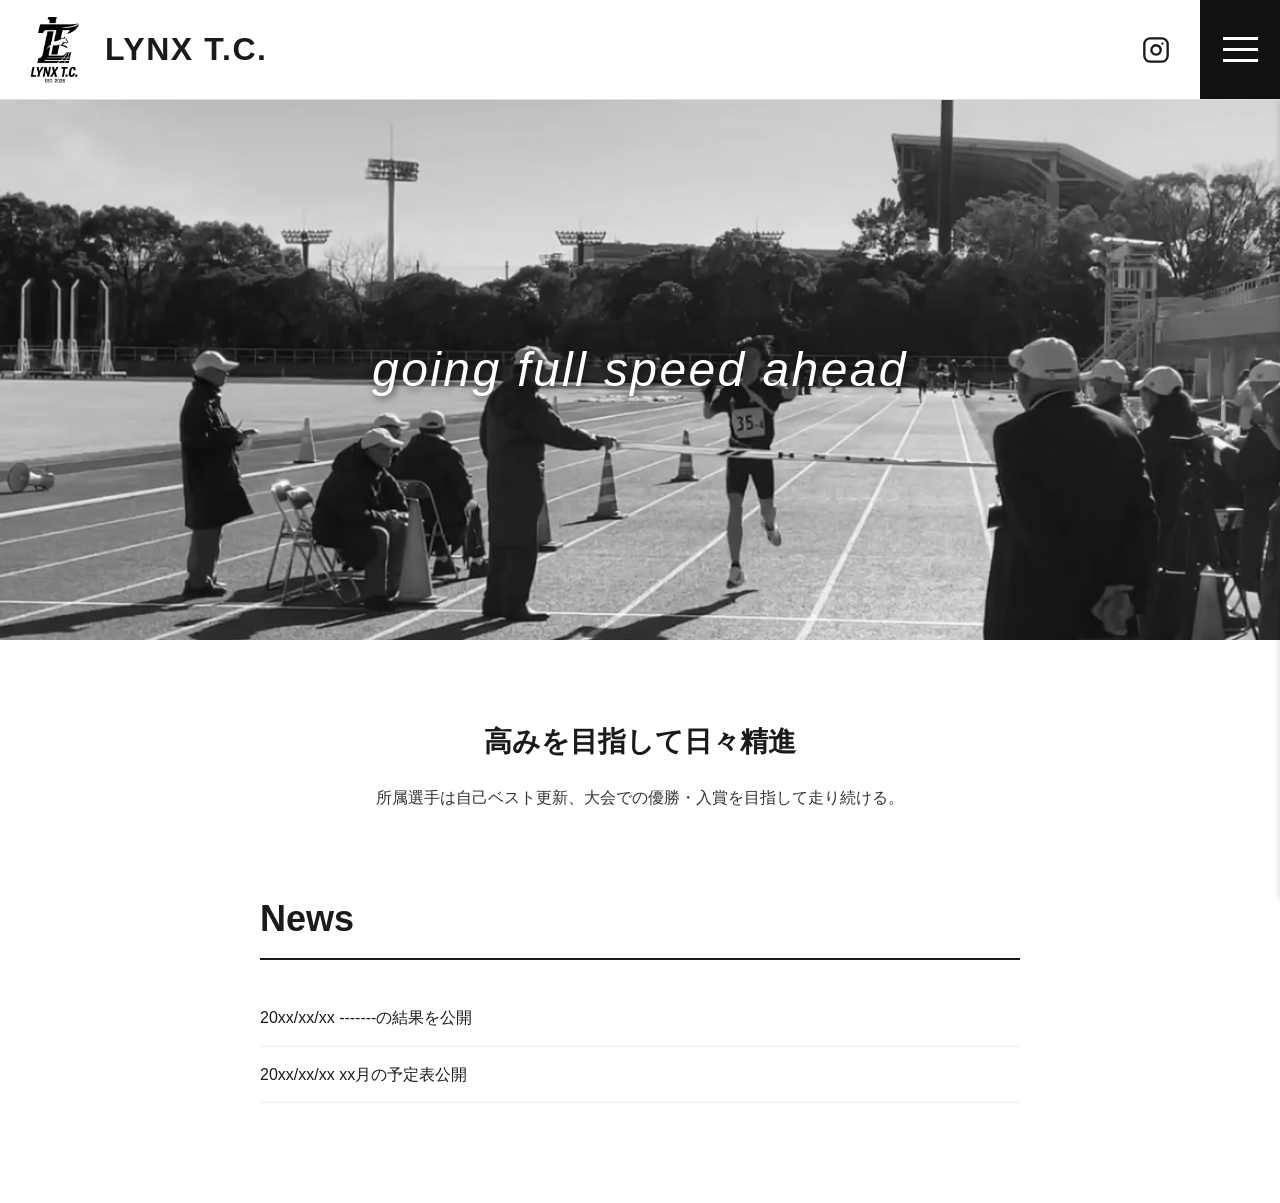
==== index.html @ ad34ec64 "Add files via upload" ====
<!DOCTYPE html>
<html lang="ja">
<head>
    <meta charset="UTF-8">
    <meta name="viewport" content="width=1000">
    <title>LYNX T.C.</title>
    <link rel="stylesheet" href="style.css">
</head>
<body>

    <header class="header">
        <div class="header-left">
            <a href="index.html" class="logo-link">
                <img src="image0.jpeg" alt="LYNX T.C. Logo" class="logo-img">
                <div class="logo-text">
                    <span class="logo-main">LYNX T.C.</span>
                </div>
            </a>
        </div>
        
        <div class="header-right">
            <a href="https://www.instagram.com/lynx_tf2026/" target="_blank" class="insta-link">
                <svg viewBox="0 0 24 24" width="28" height="28" stroke="currentColor" stroke-width="2" fill="none" stroke-linecap="round" stroke-linejoin="round">
                    <rect x="2" y="2" width="20" height="20" rx="5" ry="5"></rect>
                    <path d="M16 11.37A4 4 0 1 1 12.63 8 4 4 0 0 1 16 11.37z"></path>
                    <line x1="17.5" y1="6.5" x2="17.51" y2="6.5"></line>
                </svg>
            </a>
            
            <button class="hamburger" id="hamburger-btn">
                <span></span>
                <span></span>
                <span></span>
            </button>
        </div>
    </header>

    <nav class="side-menu" id="side-menu">
        <ul>
            <li><a href="results.html">試合結果</a></li>
            <li><a href="records.html">LYNX記録</a></li>
            <li><a href="members.html">所属選手</a></li>
            <li><a href="#schedule">年間予定</a></li>
            <li><a href="contact.html">お問い合わせ</a></li>
        </ul>
    </nav>

    <main>
        <div class="hero">
            <h1>going full speed ahead</h1>
        </div>

        <div class="vision">
            <h2>高みを目指して日々精進</h2>
            <p>所属選手は自己ベスト更新、大会での優勝・入賞を目指して走り続ける。</p>
        </div>

        <div class="news">
            <h2>News</h2>
            <ul>
                <li>20xx/xx/xx -------の結果を公開</li>
                <li>20xx/xx/xx xx月の予定表公開</li>
            </ul>
        </div>
    </main>

    <script>
        const btn = document.getElementById('hamburger-btn');
        const menu = document.getElementById('side-menu');

        btn.addEventListener('click', function() {
            menu.classList.toggle('active');
            btn.classList.toggle('active');
        });
    </script>
</body>
</html>
---- style.css ----
@charset "UTF-8";

/* 基本リセット */
* {
    box-sizing: border-box;
    margin: 0;
    padding: 0;
}
body {
    font-family: "Helvetica Neue", Arial, "Hiragino Kaku Gothic ProN", "Hiragino Sans", Meiryo, sans-serif;
    color: #1a1a1a;
    line-height: 1.6;
    padding-top: 100px; /* ヘッダーの高さに合わせて調整（少し大きくしました） */
}
a {
    text-decoration: none;
    color: inherit;
}
ul {
    list-style: none;
}

/* ヘッダー */
.header {
    position: fixed;
    top: 0;
    left: 0;
    width: 100%;
    height: 100px; /* ヘッダーの高さを大きくしました (以前は80px) */
    background-color: #fff;
    border-bottom: 1px solid #e0e0e0;
    display: flex;
    justify-content: space-between;
    align-items: center;
    z-index: 1000;
}

.header-left {
    padding-left: 20px;
}
.logo-link {
    display: flex;
    align-items: center;
    gap: 15px;
}
.logo-img {
    height: 70px; /* ロゴ画像の高さを大きくしました (以前は50px) */
    width: auto;
}
.logo-main {
    font-size: 32px; /* LYNX T.C.の文字を大きくしました (以前は24px) */
    font-weight: bold;
    letter-spacing: 0.05em;
}

.header-right {
    display: flex;
    align-items: center;
    height: 100%;
}
.insta-link {
    margin-right: 30px;
    color: #1a1a1a;
    transition: opacity 0.3s;
    display: flex;
    align-items: center;
}
.insta-link:hover {
    opacity: 0.6;
}

/* 3本線ボタン（黒背景に変更） */
.hamburger {
    width: 80px;
    height: 100%;
    background-color: #111; /* 黒色 */
    border: none;
    border: none;
    cursor: pointer;
    display: flex;
    flex-direction: column;
    justify-content: center;
    align-items: center;
    gap: 8px;
    padding: 0;
    z-index: 1001; /* メニューより上に */
}
.hamburger span {
    display: block;
    width: 35px;
    height: 3px;
    background-color: #fff;
    transition: all 0.3s;
}

/* メニューを開いたときの×印アニメーション */
.hamburger.active span:nth-of-type(1) {
    transform: translateY(11px) rotate(45deg);
}
.hamburger.active span:nth-of-type(2) {
    opacity: 0;
}
.hamburger.active span:nth-of-type(3) {
    transform: translateY(-11px) rotate(-45deg);
}

/* スライドメニュー */
.side-menu {
    position: fixed;
    top: 100px; /* ヘッダーの高さに合わせて調整 */
    right: -300px; /* 初期状態は画面外 */
    width: 300px;
    height: calc(100vh - 100px);
    background-color: #f4f4f4;
    box-shadow: -2px 0 5px rgba(0,0,0,0.1);
    transition: right 0.3s ease;
    z-index: 999;
    padding: 20px 0;
}
.side-menu.active {
    right: 0; /* クラスが付与されたらスライドイン */
}
.side-menu ul li a {
    display: block;
    padding: 15px 30px;
    font-size: 16px;
    font-weight: bold;
    border-bottom: 1px solid #ddd;
    transition: background 0.3s;
}
.side-menu ul li a:hover {
    background-color: #e0e0e0;
}

/* トップ画像エリア */
.hero {
    height: 60vh;
    background-image: url('image1.jpeg'); /* アップロードされた画像 */
    background-size: cover;
    background-position: center;
    display: flex;
    justify-content: center;
    align-items: center;
}
.hero h1 {
    color: #fff;
    font-size: 3rem;
    font-weight: normal;
    font-style: italic;
    letter-spacing: 0.05em;
    text-shadow: 2px 2px 8px rgba(0, 0, 0, 0.7); /* 文字を読みやすくする影 */
}

/* ビジョンエリア */
.vision {
    text-align: center;
    padding: 80px 20px;
}
.vision h2 {
    font-size: 28px;
    margin-bottom: 20px;
}
.vision p {
    font-size: 16px;
    color: #333;
}

/* ニュースエリア */
.news {
    max-width: 800px;
    margin: 0 auto;
    padding: 0 20px 100px;
}
.news h2 {
    font-size: 36px;
    border-bottom: 2px solid #1a1a1a;
    padding-bottom: 10px;
    margin-bottom: 30px;
}
.news ul li {
    font-size: 16px;
    padding: 15px 0;
    border-bottom: 1px solid #eee;
}

/* =========================================
   試合結果ページ (results.html) 専用スタイル
========================================= */
.results-page {
    padding: 40px 20px 100px;
    max-width: 1000px;
    margin: 0 auto;
    display: flex;
    gap: 30px;
    align-items: flex-start;
}

/* サイドバー（左側） */
.sidebar {
    width: 240px;
    flex-shrink: 0;
    background-color: #f4f4f4; /* 薄いグレーの背景 */
}
.sidebar h3 {
    background-color: #111; /* ★青緑から黒に変更 */
    color: #fff;
    padding: 12px 15px;
    font-size: 16px;
    margin: 0;
}
.year-list {
    list-style: none;
    padding: 0;
    margin: 0;
}
.year-list li {
    border-bottom: 1px dotted #aaa;
}
.year-list li:last-child {
    border-bottom: none;
}
.year-list a {
    display: block;
    padding: 12px 15px 12px 30px;
    color: #333;
    text-decoration: none;
    position: relative;
    font-size: 14px;
    transition: background-color 0.2s;
}
.year-list a::before {
    content: '●'; 
    color: #111; /* ★青から黒に変更 */
    position: absolute;
    left: 12px;
    font-size: 10px;
    top: 50%;
    transform: translateY(-50%);
}
.year-list a:hover {
    background-color: #e9e9e9;
}

/* メインコンテンツ（右側） */
.results-content {
    flex-grow: 1;
}

/* 大見出し（R8年度大会結果など） */
.year-title {
    background-color: #111; /* ★濃い青から黒に変更 */
    color: #fff;
    padding: 10px 15px;
    font-size: 18px;
    margin: 0 0 25px 0;
    border: 2px solid #fff;
    outline: 2px solid #111; /* ★濃い青から黒に変更 */
}

/* 各大会のブロック */
.event-section {
    margin-bottom: 50px;
}

/* 大会名 */
.event-title {
    background-color: #f0f0f0;
    border-top: 2px solid #111; /* ★濃い青から黒に変更 */
    border-bottom: 2px solid #111; /* ★濃い青から黒に変更 */
    padding: 8px 10px;
    font-size: 16px;
    font-weight: bold;
    margin-bottom: 15px;
    color: #333;
}

/* 結果テキスト部分 */
.event-details {
    padding: 0 10px;
    color: #333;
    font-size: 15px;
}
.category-result {
    margin-bottom: 10px;
}

/* 選手・タイムのリストをきれいに縦揃えする */
.runner-list {
    list-style: none;
    padding: 0;
    margin: 0;
}
.runner-list li {
    display: flex;
    gap: 15px; /* 各項目の間隔 */
    margin-bottom: 4px;
}
.runner-list .leg {
    width: 100px; /* 区間・距離の幅 */
}
.runner-list .name {
    width: 80px;  /* 名前の幅 */
}
.runner-list .time {
    width: 50px;  /* タイムの幅 */
}
.runner-list .rank {
    width: 80px;  /* 順位の幅 */
}

/* スマホ閲覧時のレイアウト（縦並びにする） */
@media (max-width: 768px) {
    .results-page {
        flex-direction: column;
    }
    .sidebar {
        width: 100%;
    }
    .runner-list li {
        font-size: 14px;
        gap: 5px;
    }
    .runner-list .leg { width: 80px; }
    .runner-list .name { width: 70px; }
}

/* =========================================
   選手紹介ページ (members.html) 専用スタイル
========================================= */
.members-page {
    padding: 40px 20px 100px;
    max-width: 800px;
    margin: 0 auto;
}

.page-title {
    font-size: 28px;
    border-bottom: 2px solid #111;
    padding-bottom: 10px;
    margin-bottom: 40px;
}

/* 選手カード全体の余白設定 */
.member-card {
    margin-bottom: 50px;
}

/* 名前・役職・生年月日の行 */
.member-header {
    display: flex;
    align-items: baseline;
    gap: 15px;
    margin-bottom: 12px;
}
.member-name {
    font-size: 28px;
    font-weight: normal;
    letter-spacing: 0.1em; /* 文字の間に少し隙間を空ける */
}
.member-role {
    font-size: 16px;
    color: #555;
}
.member-birth {
    font-size: 18px;
    color: #333;
    font-family: Arial, sans-serif;
}

/* 黒いラベル（所属校など） */
.member-history {
    margin-bottom: 20px;
    display: flex;
    flex-wrap: wrap;
    gap: 5px;
}
.history-badge {
    background-color: #1a1a1a; /* ほぼ黒 */
    color: #fff;
    padding: 5px 12px;
    font-size: 14px;
    border-radius: 2px;
    display: inline-block;
}

/* 記録のリスト */
.member-records {
    font-family: Arial, sans-serif;
}
.record-line {
    font-size: 18px;
    margin-bottom: 8px;
    display: flex;
    align-items: baseline;
}
.record-line .event {
    width: 80px; /* 種目名の幅を固定して、タイムの開始位置を揃える */
    display: inline-block;
}
.record-line .time {
    display: inline-block;
}

/* スマホ閲覧時の微調整 */
@media (max-width: 768px) {
    .member-header {
        flex-wrap: wrap;
        gap: 10px;
    }
    .member-name { font-size: 24px; }
    .member-birth { font-size: 16px; }
}

/* =========================================
   歴代記録ポータルページ (records.html) 専用スタイル
========================================= */
.records-portal-page {
    padding: 40px 20px 100px;
    max-width: 800px;
    margin: 0 auto;
}

.portal-buttons {
    margin-top: 50px;
    display: flex;
    flex-direction: column;
    gap: 30px; /* ボタン同士の隙間 */
}

/* 大きな選択ボタン */
.portal-btn {
    display: block;
    position: relative;
    background-color: #111; /* 黒色 */
    color: #fff;
    text-align: center;
    padding: 50px 20px;
    font-size: 24px;
    font-weight: bold;
    letter-spacing: 0.1em;
    text-decoration: none;
    transition: background-color 0.3s;
}

.portal-btn:hover {
    background-color: #333; /* マウスを乗せたら少し明るい黒に */
}

/* 右下の矢印ボックス（東海大デザインのオマージュ） */
.portal-btn .arrow-box {
    position: absolute;
    bottom: 0;
    right: 0;
    background-color: #000; /* より濃い黒 */
    color: #fff;
    padding: 10px 20px;
    font-size: 16px;
    clip-path: polygon(20% 0, 100% 0, 100% 100%, 0% 100%); /* 左側を斜めにカット */
}

/* スマホ閲覧時の微調整 */
@media (max-width: 768px) {
    .portal-btn {
        padding: 40px 15px;
        font-size: 20px;
    }
}

/* =========================================
   お問い合わせページ (contact.html) 専用スタイル
========================================= */
.contact-page {
    padding: 40px 20px 100px;
    max-width: 800px;
    margin: 0 auto;
}

.contact-info {
    margin-top: 30px;
    line-height: 1.8;
}

.contact-method {
    background-color: #f9f9f9;
    border-left: 6px solid #111; /* 黒のアクセントライン */
    padding: 25px;
    margin-top: 30px;
    box-shadow: 0 2px 5px rgba(0,0,0,0.05);
}

.contact-method h3 {
    font-size: 20px;
    margin-bottom: 15px;
    color: #111;
    border-bottom: 1px dotted #ccc;
    padding-bottom: 5px;
}

/* メールアドレスのリンク装飾 */
.email-address a {
    font-size: 24px;
    font-weight: bold;
    color: #111;
    text-decoration: underline;
    word-break: break-all; /* スマホでメールアドレスがはみ出さないようにする */
    transition: color 0.3s;
}

.email-address a:hover {
    color: #666; /* マウスを乗せたら少し薄く */
}

/* 黒いボタン */
.btn-black {
    display: inline-block;
    background-color: #111;
    color: #fff;
    padding: 12px 30px;
    text-decoration: none;
    font-weight: bold;
    margin-top: 15px;
    transition: background-color 0.3s;
    border-radius: 2px;
}

.btn-black:hover {
    background-color: #444; /* マウスを乗せたら少し明るく */
}

/* スマホ閲覧時の微調整 */
@media (max-width: 768px) {
    .email-address a {
        font-size: 20px;
    }
}

/* =========================================
   歴代記録10傑ページ (records_top10.html) 専用スタイル
========================================= */
.top10-page {
    padding: 40px 20px 100px;
    max-width: 1000px;
    margin: 0 auto;
}

/* ページ上部の種目ジャンプメニュー */
.event-nav {
    display: flex;
    flex-wrap: wrap;
    gap: 10px;
    margin-bottom: 50px;
    padding: 0;
    list-style: none;
}
.event-nav a {
    display: inline-block;
    background-color: #f4f4f4;
    color: #111;
    padding: 8px 15px;
    font-size: 14px;
    font-weight: bold;
    border: 1px solid #ddd;
    border-radius: 4px;
    transition: all 0.2s;
}
.event-nav a:hover {
    background-color: #111;
    color: #fff;
}

/* 各種目の見出し */
.event-heading {
    font-size: 24px;
    background-color: #111;
    color: #fff;
    padding: 10px 15px;
    margin: 0 0 15px 0;
    border-left: 8px solid #666; /* 少しグレーをアクセントに */
}

/* テーブル設定 */
.table-scroll {
    overflow-x: auto; /* スマホで横スクロールできるようにする */
    margin-bottom: 60px;
}
.top10-table {
    width: 100%;
    min-width: 600px; /* テーブルが崩れない最低幅 */
    border-collapse: collapse;
}
.top10-table th {
    background-color: #f0f0f0;
    color: #111;
    font-weight: bold;
    padding: 12px 10px;
    text-align: left;
    border-bottom: 2px solid #111;
    white-space: nowrap;
}
.top10-table td {
    padding: 12px 10px;
    border-bottom: 1px solid #ddd;
    color: #333;
}
/* 1位〜3位の順位を少し目立たせる */
.top10-table tr:nth-child(1) td:first-child { font-weight: bold; color: #d4af37; } /* 金 */
.top10-table tr:nth-child(2) td:first-child { font-weight: bold; color: #9e9e9e; } /* 銀 */
.top10-table tr:nth-child(3) td:first-child { font-weight: bold; color: #c47644; } /* 銅 */

/* 列ごとの幅調整 */
.col-rank { width: 60px; }
.col-time { width: 120px; font-weight: bold; }
.col-name { width: 150px; }
.col-date { width: 120px; }
.col-meet { width: auto; }

/* =========================================
   駅伝記録ページ (records_ekiden.html) 専用スタイル
========================================= */
.ekiden-page {
    padding: 20px 20px 100px;
    max-width: 900px;
    margin: 0 auto;
}

/* 戻るリンク */
.back-link {
    display: inline-block;
    margin-bottom: 20px;
    color: #666;
    font-size: 14px;
    text-decoration: none;
    transition: color 0.2s;
}
.back-link:hover {
    color: #111;
    text-decoration: underline;
}

/* タイトル（青学記録風の左線＋下線デザイン） */
.ekiden-page-title {
    font-size: 24px;
    color: #111;
    border-left: 8px solid #111; /* 黒の太線 */
    padding: 5px 0 5px 15px;
    margin-bottom: 30px;
    border-bottom: 1px dotted #ccc;
    padding-bottom: 15px;
}

/* ＜総合結果＞などの小見出し */
.ekiden-section-title {
    font-size: 20px;
    font-weight: normal;
    color: #111;
    margin: 40px 0 15px 0;
    letter-spacing: 0.05em;
}

/* テーブル設定（中央揃え・黒ベース） */
.ekiden-record-table {
    width: 100%;
    min-width: 650px;
    border-collapse: collapse;
    text-align: center; /* 表の中の文字をすべて中央揃えに */
}

/* テーブルのヘッダー（黒背景に白文字） */
.ekiden-record-table th {
    background-color: #111;
    color: #fff;
    padding: 12px 10px;
    border: 1px solid #444; /* ヘッダー同士の区切り線 */
    font-weight: normal;
    white-space: nowrap;
}

/* テーブルの中身 */
.ekiden-record-table td {
    padding: 15px 10px;
    border: 1px solid #ddd;
    color: #333;
    vertical-align: middle;
}
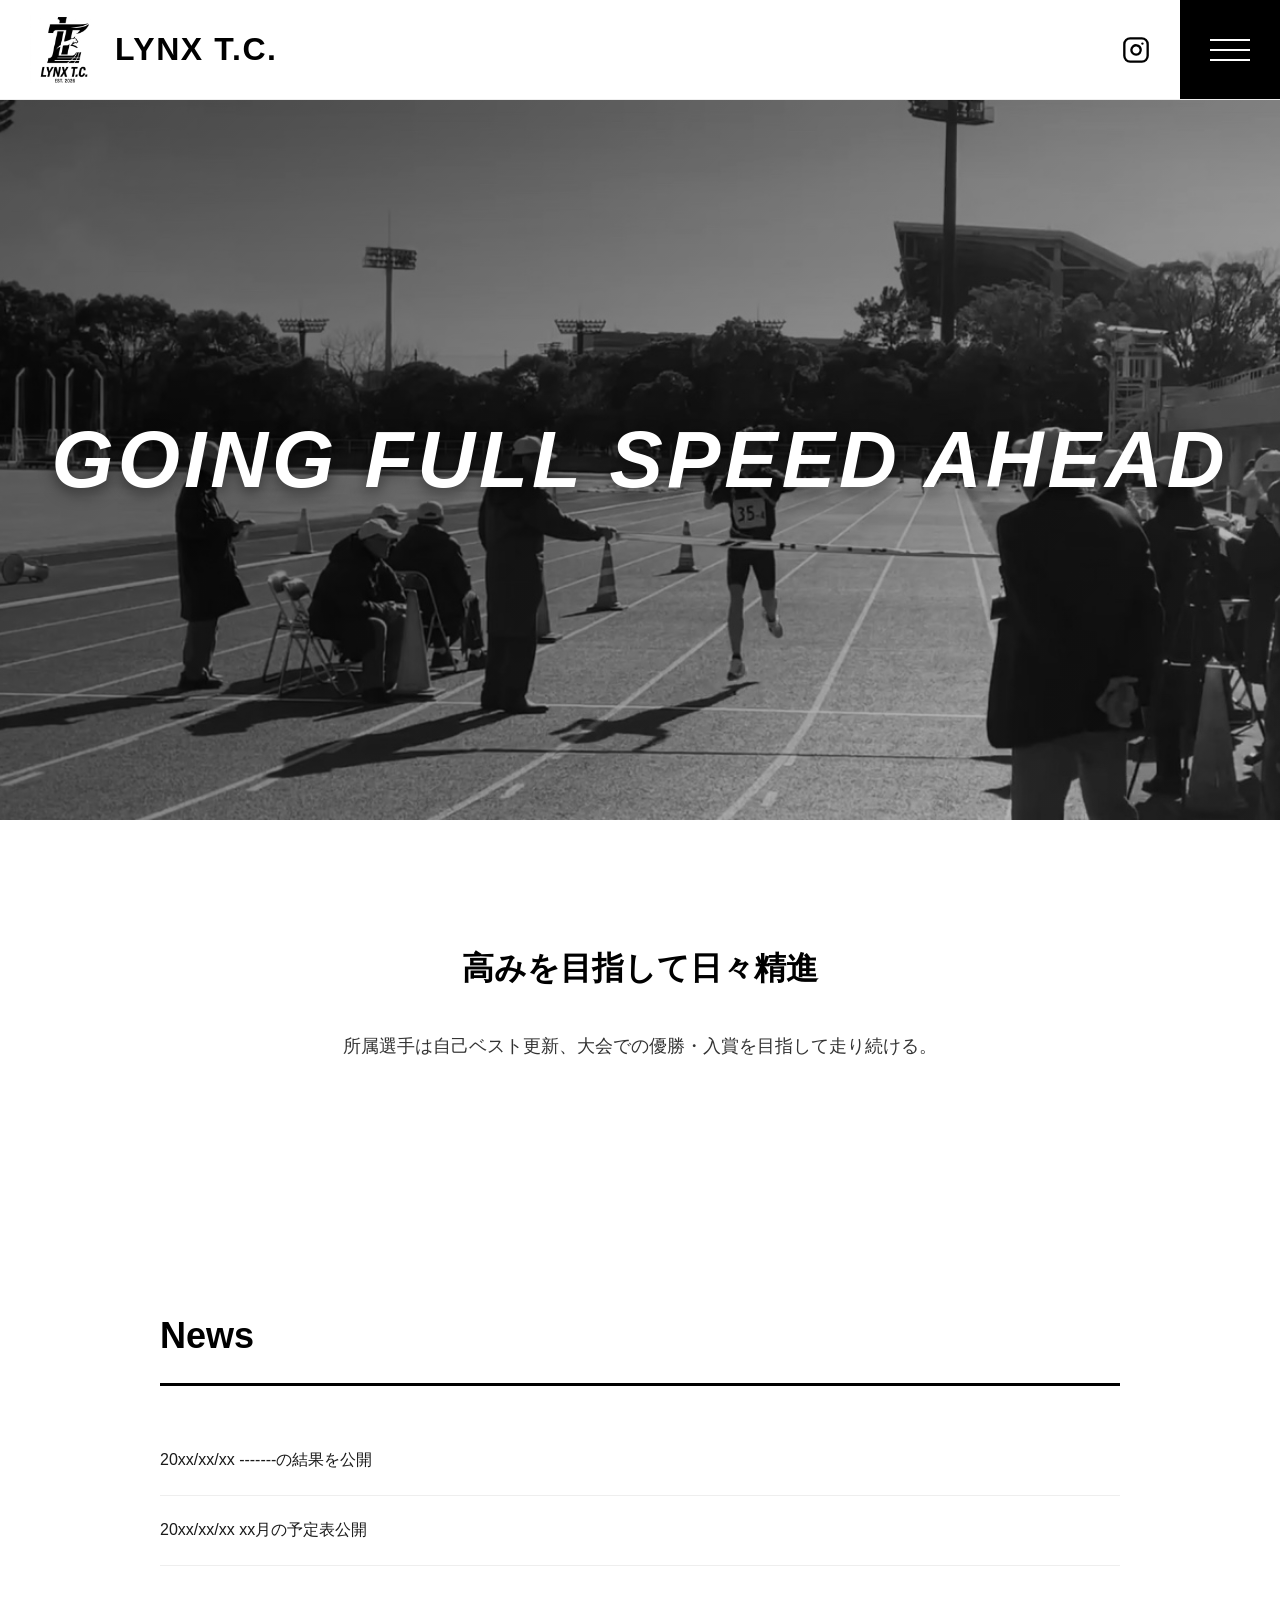
==== commit 6c472be1: "Add files via upload" ====
--- a/index.html
+++ b/index.html
@@ -2,7 +2,7 @@
 <html lang="ja">
 <head>
     <meta charset="UTF-8">
-    <meta name="viewport" content="width=1000">
+    <meta name="viewport" content="width=device-width, initial-scale=1.0">
     <title>LYNX T.C.</title>
     <link rel="stylesheet" href="style.css">
 </head>
--- a/style.css
+++ b/style.css
@@ -1,685 +1,443 @@
-@charset "UTF-8";
-
-/* 基本リセット */
-* {
-    box-sizing: border-box;
-    margin: 0;
-    padding: 0;
-}
-body {
-    font-family: "Helvetica Neue", Arial, "Hiragino Kaku Gothic ProN", "Hiragino Sans", Meiryo, sans-serif;
-    color: #1a1a1a;
-    line-height: 1.6;
-    padding-top: 100px; /* ヘッダーの高さに合わせて調整（少し大きくしました） */
-}
-a {
-    text-decoration: none;
-    color: inherit;
-}
-ul {
-    list-style: none;
-}
-
-/* ヘッダー */
-.header {
-    position: fixed;
-    top: 0;
-    left: 0;
-    width: 100%;
-    height: 100px; /* ヘッダーの高さを大きくしました (以前は80px) */
-    background-color: #fff;
-    border-bottom: 1px solid #e0e0e0;
-    display: flex;
-    justify-content: space-between;
-    align-items: center;
-    z-index: 1000;
-}
-
-.header-left {
-    padding-left: 20px;
-}
-.logo-link {
-    display: flex;
-    align-items: center;
-    gap: 15px;
-}
-.logo-img {
-    height: 70px; /* ロゴ画像の高さを大きくしました (以前は50px) */
-    width: auto;
-}
-.logo-main {
-    font-size: 32px; /* LYNX T.C.の文字を大きくしました (以前は24px) */
-    font-weight: bold;
-    letter-spacing: 0.05em;
-}
-
-.header-right {
-    display: flex;
-    align-items: center;
-    height: 100%;
-}
-.insta-link {
-    margin-right: 30px;
-    color: #1a1a1a;
-    transition: opacity 0.3s;
-    display: flex;
-    align-items: center;
-}
-.insta-link:hover {
-    opacity: 0.6;
-}
-
-/* 3本線ボタン（黒背景に変更） */
-.hamburger {
-    width: 80px;
-    height: 100%;
-    background-color: #111; /* 黒色 */
-    border: none;
-    border: none;
-    cursor: pointer;
-    display: flex;
-    flex-direction: column;
-    justify-content: center;
-    align-items: center;
-    gap: 8px;
-    padding: 0;
-    z-index: 1001; /* メニューより上に */
-}
-.hamburger span {
-    display: block;
-    width: 35px;
-    height: 3px;
-    background-color: #fff;
-    transition: all 0.3s;
-}
-
-/* メニューを開いたときの×印アニメーション */
-.hamburger.active span:nth-of-type(1) {
-    transform: translateY(11px) rotate(45deg);
-}
-.hamburger.active span:nth-of-type(2) {
-    opacity: 0;
-}
-.hamburger.active span:nth-of-type(3) {
-    transform: translateY(-11px) rotate(-45deg);
-}
-
-/* スライドメニュー */
-.side-menu {
-    position: fixed;
-    top: 100px; /* ヘッダーの高さに合わせて調整 */
-    right: -300px; /* 初期状態は画面外 */
-    width: 300px;
-    height: calc(100vh - 100px);
-    background-color: #f4f4f4;
-    box-shadow: -2px 0 5px rgba(0,0,0,0.1);
-    transition: right 0.3s ease;
-    z-index: 999;
-    padding: 20px 0;
-}
-.side-menu.active {
-    right: 0; /* クラスが付与されたらスライドイン */
-}
-.side-menu ul li a {
-    display: block;
-    padding: 15px 30px;
-    font-size: 16px;
-    font-weight: bold;
-    border-bottom: 1px solid #ddd;
-    transition: background 0.3s;
-}
-.side-menu ul li a:hover {
-    background-color: #e0e0e0;
-}
-
-/* トップ画像エリア */
-.hero {
-    height: 60vh;
-    background-image: url('image1.jpeg'); /* アップロードされた画像 */
-    background-size: cover;
-    background-position: center;
-    display: flex;
-    justify-content: center;
-    align-items: center;
-}
-.hero h1 {
-    color: #fff;
-    font-size: 3rem;
-    font-weight: normal;
-    font-style: italic;
-    letter-spacing: 0.05em;
-    text-shadow: 2px 2px 8px rgba(0, 0, 0, 0.7); /* 文字を読みやすくする影 */
-}
-
-/* ビジョンエリア */
-.vision {
-    text-align: center;
-    padding: 80px 20px;
-}
-.vision h2 {
-    font-size: 28px;
-    margin-bottom: 20px;
-}
-.vision p {
-    font-size: 16px;
-    color: #333;
-}
-
-/* ニュースエリア */
-.news {
-    max-width: 800px;
-    margin: 0 auto;
-    padding: 0 20px 100px;
-}
-.news h2 {
-    font-size: 36px;
-    border-bottom: 2px solid #1a1a1a;
-    padding-bottom: 10px;
-    margin-bottom: 30px;
-}
-.news ul li {
-    font-size: 16px;
-    padding: 15px 0;
-    border-bottom: 1px solid #eee;
-}
-
-/* =========================================
-   試合結果ページ (results.html) 専用スタイル
-========================================= */
-.results-page {
-    padding: 40px 20px 100px;
-    max-width: 1000px;
-    margin: 0 auto;
-    display: flex;
-    gap: 30px;
-    align-items: flex-start;
-}
-
-/* サイドバー（左側） */
-.sidebar {
-    width: 240px;
-    flex-shrink: 0;
-    background-color: #f4f4f4; /* 薄いグレーの背景 */
-}
-.sidebar h3 {
-    background-color: #111; /* ★青緑から黒に変更 */
-    color: #fff;
-    padding: 12px 15px;
-    font-size: 16px;
-    margin: 0;
-}
-.year-list {
-    list-style: none;
-    padding: 0;
-    margin: 0;
-}
-.year-list li {
-    border-bottom: 1px dotted #aaa;
-}
-.year-list li:last-child {
-    border-bottom: none;
-}
-.year-list a {
-    display: block;
-    padding: 12px 15px 12px 30px;
-    color: #333;
-    text-decoration: none;
-    position: relative;
-    font-size: 14px;
-    transition: background-color 0.2s;
-}
-.year-list a::before {
-    content: '●'; 
-    color: #111; /* ★青から黒に変更 */
-    position: absolute;
-    left: 12px;
-    font-size: 10px;
-    top: 50%;
-    transform: translateY(-50%);
-}
-.year-list a:hover {
-    background-color: #e9e9e9;
-}
-
-/* メインコンテンツ（右側） */
-.results-content {
-    flex-grow: 1;
-}
-
-/* 大見出し（R8年度大会結果など） */
-.year-title {
-    background-color: #111; /* ★濃い青から黒に変更 */
-    color: #fff;
-    padding: 10px 15px;
-    font-size: 18px;
-    margin: 0 0 25px 0;
-    border: 2px solid #fff;
-    outline: 2px solid #111; /* ★濃い青から黒に変更 */
-}
-
-/* 各大会のブロック */
-.event-section {
-    margin-bottom: 50px;
-}
-
-/* 大会名 */
-.event-title {
-    background-color: #f0f0f0;
-    border-top: 2px solid #111; /* ★濃い青から黒に変更 */
-    border-bottom: 2px solid #111; /* ★濃い青から黒に変更 */
-    padding: 8px 10px;
-    font-size: 16px;
-    font-weight: bold;
-    margin-bottom: 15px;
-    color: #333;
-}
-
-/* 結果テキスト部分 */
-.event-details {
-    padding: 0 10px;
-    color: #333;
-    font-size: 15px;
-}
-.category-result {
-    margin-bottom: 10px;
-}
-
-/* 選手・タイムのリストをきれいに縦揃えする */
-.runner-list {
-    list-style: none;
-    padding: 0;
-    margin: 0;
-}
-.runner-list li {
-    display: flex;
-    gap: 15px; /* 各項目の間隔 */
-    margin-bottom: 4px;
-}
-.runner-list .leg {
-    width: 100px; /* 区間・距離の幅 */
-}
-.runner-list .name {
-    width: 80px;  /* 名前の幅 */
-}
-.runner-list .time {
-    width: 50px;  /* タイムの幅 */
-}
-.runner-list .rank {
-    width: 80px;  /* 順位の幅 */
-}
-
-/* スマホ閲覧時のレイアウト（縦並びにする） */
-@media (max-width: 768px) {
-    .results-page {
-        flex-direction: column;
-    }
-    .sidebar {
-        width: 100%;
-    }
-    .runner-list li {
-        font-size: 14px;
-        gap: 5px;
-    }
-    .runner-list .leg { width: 80px; }
-    .runner-list .name { width: 70px; }
-}
-
-/* =========================================
-   選手紹介ページ (members.html) 専用スタイル
-========================================= */
-.members-page {
-    padding: 40px 20px 100px;
-    max-width: 800px;
-    margin: 0 auto;
-}
-
-.page-title {
-    font-size: 28px;
-    border-bottom: 2px solid #111;
-    padding-bottom: 10px;
-    margin-bottom: 40px;
-}
-
-/* 選手カード全体の余白設定 */
-.member-card {
-    margin-bottom: 50px;
-}
-
-/* 名前・役職・生年月日の行 */
-.member-header {
-    display: flex;
-    align-items: baseline;
-    gap: 15px;
-    margin-bottom: 12px;
-}
-.member-name {
-    font-size: 28px;
-    font-weight: normal;
-    letter-spacing: 0.1em; /* 文字の間に少し隙間を空ける */
-}
-.member-role {
-    font-size: 16px;
-    color: #555;
-}
-.member-birth {
-    font-size: 18px;
-    color: #333;
-    font-family: Arial, sans-serif;
-}
-
-/* 黒いラベル（所属校など） */
-.member-history {
-    margin-bottom: 20px;
-    display: flex;
-    flex-wrap: wrap;
-    gap: 5px;
-}
-.history-badge {
-    background-color: #1a1a1a; /* ほぼ黒 */
-    color: #fff;
-    padding: 5px 12px;
-    font-size: 14px;
-    border-radius: 2px;
-    display: inline-block;
-}
-
-/* 記録のリスト */
-.member-records {
-    font-family: Arial, sans-serif;
-}
-.record-line {
-    font-size: 18px;
-    margin-bottom: 8px;
-    display: flex;
-    align-items: baseline;
-}
-.record-line .event {
-    width: 80px; /* 種目名の幅を固定して、タイムの開始位置を揃える */
-    display: inline-block;
-}
-.record-line .time {
-    display: inline-block;
-}
-
-/* スマホ閲覧時の微調整 */
-@media (max-width: 768px) {
-    .member-header {
-        flex-wrap: wrap;
-        gap: 10px;
-    }
-    .member-name { font-size: 24px; }
-    .member-birth { font-size: 16px; }
-}
-
-/* =========================================
-   歴代記録ポータルページ (records.html) 専用スタイル
-========================================= */
-.records-portal-page {
-    padding: 40px 20px 100px;
-    max-width: 800px;
-    margin: 0 auto;
-}
-
-.portal-buttons {
-    margin-top: 50px;
-    display: flex;
-    flex-direction: column;
-    gap: 30px; /* ボタン同士の隙間 */
-}
-
-/* 大きな選択ボタン */
-.portal-btn {
-    display: block;
-    position: relative;
-    background-color: #111; /* 黒色 */
-    color: #fff;
-    text-align: center;
-    padding: 50px 20px;
-    font-size: 24px;
-    font-weight: bold;
-    letter-spacing: 0.1em;
-    text-decoration: none;
-    transition: background-color 0.3s;
-}
-
-.portal-btn:hover {
-    background-color: #333; /* マウスを乗せたら少し明るい黒に */
-}
-
-/* 右下の矢印ボックス（東海大デザインのオマージュ） */
-.portal-btn .arrow-box {
-    position: absolute;
-    bottom: 0;
-    right: 0;
-    background-color: #000; /* より濃い黒 */
-    color: #fff;
-    padding: 10px 20px;
-    font-size: 16px;
-    clip-path: polygon(20% 0, 100% 0, 100% 100%, 0% 100%); /* 左側を斜めにカット */
-}
-
-/* スマホ閲覧時の微調整 */
-@media (max-width: 768px) {
-    .portal-btn {
-        padding: 40px 15px;
-        font-size: 20px;
-    }
-}
-
-/* =========================================
-   お問い合わせページ (contact.html) 専用スタイル
-========================================= */
-.contact-page {
-    padding: 40px 20px 100px;
-    max-width: 800px;
-    margin: 0 auto;
-}
-
-.contact-info {
-    margin-top: 30px;
-    line-height: 1.8;
-}
-
-.contact-method {
-    background-color: #f9f9f9;
-    border-left: 6px solid #111; /* 黒のアクセントライン */
-    padding: 25px;
-    margin-top: 30px;
-    box-shadow: 0 2px 5px rgba(0,0,0,0.05);
-}
-
-.contact-method h3 {
-    font-size: 20px;
-    margin-bottom: 15px;
-    color: #111;
-    border-bottom: 1px dotted #ccc;
-    padding-bottom: 5px;
-}
-
-/* メールアドレスのリンク装飾 */
-.email-address a {
-    font-size: 24px;
-    font-weight: bold;
-    color: #111;
-    text-decoration: underline;
-    word-break: break-all; /* スマホでメールアドレスがはみ出さないようにする */
-    transition: color 0.3s;
-}
-
-.email-address a:hover {
-    color: #666; /* マウスを乗せたら少し薄く */
-}
-
-/* 黒いボタン */
-.btn-black {
-    display: inline-block;
-    background-color: #111;
-    color: #fff;
-    padding: 12px 30px;
-    text-decoration: none;
-    font-weight: bold;
-    margin-top: 15px;
-    transition: background-color 0.3s;
-    border-radius: 2px;
-}
-
-.btn-black:hover {
-    background-color: #444; /* マウスを乗せたら少し明るく */
-}
-
-/* スマホ閲覧時の微調整 */
-@media (max-width: 768px) {
-    .email-address a {
-        font-size: 20px;
-    }
-}
-
-/* =========================================
-   歴代記録10傑ページ (records_top10.html) 専用スタイル
-========================================= */
-.top10-page {
-    padding: 40px 20px 100px;
-    max-width: 1000px;
-    margin: 0 auto;
-}
-
-/* ページ上部の種目ジャンプメニュー */
-.event-nav {
-    display: flex;
-    flex-wrap: wrap;
-    gap: 10px;
-    margin-bottom: 50px;
-    padding: 0;
-    list-style: none;
-}
-.event-nav a {
-    display: inline-block;
-    background-color: #f4f4f4;
-    color: #111;
-    padding: 8px 15px;
-    font-size: 14px;
-    font-weight: bold;
-    border: 1px solid #ddd;
-    border-radius: 4px;
-    transition: all 0.2s;
-}
-.event-nav a:hover {
-    background-color: #111;
-    color: #fff;
-}
-
-/* 各種目の見出し */
-.event-heading {
-    font-size: 24px;
-    background-color: #111;
-    color: #fff;
-    padding: 10px 15px;
-    margin: 0 0 15px 0;
-    border-left: 8px solid #666; /* 少しグレーをアクセントに */
-}
-
-/* テーブル設定 */
-.table-scroll {
-    overflow-x: auto; /* スマホで横スクロールできるようにする */
-    margin-bottom: 60px;
-}
-.top10-table {
-    width: 100%;
-    min-width: 600px; /* テーブルが崩れない最低幅 */
-    border-collapse: collapse;
-}
-.top10-table th {
-    background-color: #f0f0f0;
-    color: #111;
-    font-weight: bold;
-    padding: 12px 10px;
-    text-align: left;
-    border-bottom: 2px solid #111;
-    white-space: nowrap;
-}
-.top10-table td {
-    padding: 12px 10px;
-    border-bottom: 1px solid #ddd;
-    color: #333;
-}
-/* 1位〜3位の順位を少し目立たせる */
-.top10-table tr:nth-child(1) td:first-child { font-weight: bold; color: #d4af37; } /* 金 */
-.top10-table tr:nth-child(2) td:first-child { font-weight: bold; color: #9e9e9e; } /* 銀 */
-.top10-table tr:nth-child(3) td:first-child { font-weight: bold; color: #c47644; } /* 銅 */
-
-/* 列ごとの幅調整 */
-.col-rank { width: 60px; }
-.col-time { width: 120px; font-weight: bold; }
-.col-name { width: 150px; }
-.col-date { width: 120px; }
-.col-meet { width: auto; }
-
-/* =========================================
-   駅伝記録ページ (records_ekiden.html) 専用スタイル
-========================================= */
-.ekiden-page {
-    padding: 20px 20px 100px;
-    max-width: 900px;
-    margin: 0 auto;
-}
-
-/* 戻るリンク */
-.back-link {
-    display: inline-block;
-    margin-bottom: 20px;
-    color: #666;
-    font-size: 14px;
-    text-decoration: none;
-    transition: color 0.2s;
-}
-.back-link:hover {
-    color: #111;
-    text-decoration: underline;
-}
-
-/* タイトル（青学記録風の左線＋下線デザイン） */
-.ekiden-page-title {
-    font-size: 24px;
-    color: #111;
-    border-left: 8px solid #111; /* 黒の太線 */
-    padding: 5px 0 5px 15px;
-    margin-bottom: 30px;
-    border-bottom: 1px dotted #ccc;
-    padding-bottom: 15px;
-}
-
-/* ＜総合結果＞などの小見出し */
-.ekiden-section-title {
-    font-size: 20px;
-    font-weight: normal;
-    color: #111;
-    margin: 40px 0 15px 0;
-    letter-spacing: 0.05em;
-}
-
-/* テーブル設定（中央揃え・黒ベース） */
-.ekiden-record-table {
-    width: 100%;
-    min-width: 650px;
-    border-collapse: collapse;
-    text-align: center; /* 表の中の文字をすべて中央揃えに */
-}
-
-/* テーブルのヘッダー（黒背景に白文字） */
-.ekiden-record-table th {
-    background-color: #111;
-    color: #fff;
-    padding: 12px 10px;
-    border: 1px solid #444; /* ヘッダー同士の区切り線 */
-    font-weight: normal;
-    white-space: nowrap;
-}
-
-/* テーブルの中身 */
-.ekiden-record-table td {
-    padding: 15px 10px;
-    border: 1px solid #ddd;
-    color: #333;
-    vertical-align: middle;
-}
-
+@charset "UTF-8";
+
+/* =========================================
+   基本設定・リセット（Sugar Elite風：シンプルで力強く）
+========================================= */
+* {
+    box-sizing: border-box;
+    margin: 0;
+    padding: 0;
+}
+body {
+    /* Sugar Eliteのように、すっきりとしたモダンなサンセリフ体 */
+    font-family: "Helvetica Neue", Arial, "Hiragino Kaku Gothic ProN", "Hiragino Sans", Meiryo, sans-serif;
+    color: #1a1a1a; /* 真っ黒よりわずかに薄くして洗練された印象に */
+    line-height: 1.8; /* 行間を広げて読みやすく、ゆったりと */
+    padding-top: 100px; /* PCヘッダーの高さ */
+    overflow-x: hidden; /* スマホで横揺れするのを防ぐ */
+    background-color: #fff;
+}
+a {
+    text-decoration: none;
+    color: inherit;
+    transition: opacity 0.3s; /* リンクにホバーした時のアニメーション */
+}
+a:hover {
+    opacity: 0.7;
+}
+ul {
+    list-style: none;
+}
+img {
+    max-width: 100%;
+    height: auto;
+}
+
+/* =========================================
+   ヘッダー（Sugar Elite風：白ベースでスッキリと）
+========================================= */
+.header {
+    position: fixed;
+    top: 0;
+    left: 0;
+    width: 100%;
+    height: 100px;
+    background-color: rgba(255, 255, 255, 0.95); /* わずかに透過させて背景になじませる */
+    border-bottom: 1px solid #eee; /* 薄い線 */
+    display: flex;
+    justify-content: space-between;
+    align-items: center;
+    z-index: 1000;
+}
+.header-left {
+    padding-left: 30px; /* 余白を少し広げた */
+}
+.logo-link {
+    display: flex;
+    align-items: center;
+    gap: 15px;
+}
+.logo-img {
+    height: 70px;
+    width: auto;
+}
+.logo-main {
+    font-size: 32px;
+    font-weight: bold;
+    letter-spacing: 0.05em;
+    color: #000;
+}
+
+.header-right {
+    display: flex;
+    align-items: center;
+    height: 100%;
+}
+.insta-link {
+    margin-right: 30px;
+    color: #000;
+    display: flex;
+    align-items: center;
+}
+
+/* =========================================
+   ハンバーガーメニュー（Sugar Elite風：真っ黒なボタン）
+========================================= */
+.hamburger {
+    width: 100px; /* PCでは少し大きめに */
+    height: 100%;
+    background-color: #000; /* 真っ黒 */
+    border: none;
+    cursor: pointer;
+    display: flex;
+    flex-direction: column;
+    justify-content: center;
+    align-items: center;
+    gap: 8px;
+    padding: 0;
+    z-index: 1001;
+}
+.hamburger span {
+    display: block;
+    width: 40px;
+    height: 2px; /* 少し細くして洗練された印象に */
+    background-color: #fff;
+    transition: all 0.3s;
+}
+
+/* メニューを開いたときの×印 */
+.hamburger.active span:nth-of-type(1) {
+    transform: translateY(10px) rotate(45deg);
+}
+.hamburger.active span:nth-of-type(2) {
+    opacity: 0;
+}
+.hamburger.active span:nth-of-type(3) {
+    transform: translateY(-10px) rotate(-45deg);
+}
+
+/* スライドメニュー（Sugar Elite風：黒ベース） */
+.side-menu {
+    position: fixed;
+    top: 0; /* ヘッダーの上から被せる */
+    right: -100%; /* 初期状態は完全に画面外 */
+    width: 100%; /* 画面全体 */
+    height: 100vh;
+    background-color: rgba(0, 0, 0, 0.95); /* 黒背景、わずかに透過 */
+    transition: right 0.5s ease; /* アニメーションを少し遅く、滑らかに */
+    z-index: 999;
+    display: flex;
+    justify-content: center;
+    align-items: center;
+}
+.side-menu.active {
+    right: 0;
+}
+.side-menu ul {
+    text-align: center;
+}
+.side-menu ul li a {
+    display: block;
+    padding: 20px 0;
+    font-size: 24px; /* PCでは大きく */
+    font-weight: bold;
+    color: #fff;
+    letter-spacing: 0.1em;
+    text-transform: uppercase; /* 英字を大文字に（あれば） */
+}
+
+/* =========================================
+   トップ画像（Sugar Elite風：最大の特徴！大きく、力強く）
+========================================= */
+.hero {
+    height: 80vh; /* PCではさらに高く、画面の8割 */
+    background-image: url('image1.jpeg');
+    background-size: cover;
+    background-position: center;
+    display: flex;
+    justify-content: center;
+    align-items: center;
+    position: relative;
+}
+/* Sugar Elite風：写真の上に黒い影（オーバーレイ）を重ねて文字を読みやすく、カッコよく */
+.hero::after {
+    content: '';
+    position: absolute;
+    top: 0; left: 0; width: 100%; height: 100%;
+    background: linear-gradient(135deg, rgba(0,0,0,0.6) 0%, rgba(0,0,0,0.2) 100%);
+    z-index: 1;
+}
+.hero h1 {
+    color: #fff;
+    font-size: 5rem; /* PCでは圧倒的に大きく */
+    font-weight: bold; /* 太く */
+    font-style: italic; /* 斜体 */
+    letter-spacing: 0.05em;
+    text-transform: uppercase;
+    z-index: 2; /* 影の上に表示 */
+    text-shadow: 0 5px 15px rgba(0,0,0,0.5); /* 影を自然に */
+}
+
+/* =========================================
+   コンテンツエリア共通（Sugar Elite風：余白を大胆に取る）
+========================================= */
+.vision, .news, .members-page, .results-page {
+    padding: 120px 20px; /* 上下の余白を大幅に拡大 */
+    max-width: 1000px;
+    margin: 0 auto;
+}
+
+/* Sugar Elite風：ページタイトルを駅伝ページのデザイン（左太線）に統一 */
+.page-title {
+    font-size: 36px;
+    color: #000;
+    border-left: 10px solid #000; /* 黒の太線 */
+    padding: 5px 0 5px 20px;
+    margin-bottom: 60px; /* タイトルの下の余白を広く */
+    letter-spacing: 0.05em;
+}
+
+/* ビジョン */
+.vision {
+    text-align: center;
+}
+.vision h2 {
+    font-size: 32px;
+    font-weight: bold;
+    margin-bottom: 30px;
+    color: #000;
+}
+.vision p {
+    font-size: 18px;
+    color: #333;
+    max-width: 700px;
+    margin: 0 auto;
+    line-height: 2;
+}
+
+/* ニュース */
+.news h2 {
+    font-size: 36px;
+    border-bottom: 3px solid #000; /* 線を太く */
+    padding-bottom: 15px;
+    margin-bottom: 40px;
+    color: #000;
+}
+.news ul li {
+    font-size: 16px;
+    padding: 20px 0; /* 行間を広く */
+    border-bottom: 1px solid #eee;
+}
+
+/* =========================================
+   選手紹介ページ (members.html) 風に
+========================================= */
+.member-card {
+    margin-bottom: 80px; /* 選手ごとの余白を広く */
+    border-bottom: 1px solid #eee; /* 選手ごとの区切り線 */
+    padding-bottom: 40px;
+}
+.member-header {
+    display: flex;
+    align-items: baseline;
+    gap: 20px;
+    margin-bottom: 20px;
+}
+.member-name {
+    font-size: 36px; /* 名前を大きく */
+    font-weight: bold;
+    color: #000;
+    letter-spacing: 0.05em;
+}
+.member-role {
+    font-size: 18px;
+    color: #666;
+    font-weight: bold;
+}
+.member-birth {
+    font-size: 20px;
+    color: #333;
+    font-family: Arial, sans-serif;
+}
+
+/* 黒いラベル（所属校など）Sugar Elite風：真っ黒で力強く */
+.member-history {
+    margin-bottom: 30px;
+    display: flex;
+    flex-wrap: wrap;
+    gap: 8px;
+}
+.history-badge {
+    background-color: #000; /* 真っ黒 */
+    color: #fff;
+    padding: 6px 15px;
+    font-size: 14px;
+    font-weight: bold;
+    border-radius: 0; /* 四角く */
+}
+
+/* 記録のリスト Sugar Elite風：シンプルで洗練された数字表示 */
+.member-records {
+    font-family: Arial, sans-serif;
+    max-width: 400px; /* 幅を絞ってスッキリと */
+}
+.record-line {
+    font-size: 20px;
+    margin-bottom: 12px;
+    display: flex;
+    justify-content: space-between; /* 種目とタイムを左右に */
+    align-items: center;
+    border-bottom: 1px solid #f0f0f0; /* 薄い下線 */
+    padding-bottom: 8px;
+}
+.record-line .event {
+    font-weight: bold;
+    color: #000;
+}
+.record-line .time {
+    font-weight: bold;
+    color: #000;
+    font-size: 22px; /* タイムを少し大きく */
+}
+
+/* テーブル周り共通 (記録トップ10、駅伝記録) Sugar Elite風：黒と白のコントラスト */
+.table-scroll {
+    width: 100%;
+    overflow-x: auto;
+    margin-bottom: 80px;
+}
+.ekiden-record-table, .top10-table {
+    width: 100%;
+    min-width: 600px;
+    border-collapse: collapse;
+    font-family: Arial, sans-serif;
+}
+.ekiden-record-table th, .top10-table th {
+    background-color: #000; /* 真っ黒背景 */
+    color: #fff; /* 白文字 */
+    padding: 15px 10px;
+    font-weight: bold;
+    letter-spacing: 0.1em;
+    text-transform: uppercase;
+    font-size: 14px;
+}
+.ekiden-record-table td, .top10-table td {
+    padding: 18px 10px; /* 行間を広く */
+    border-bottom: 1px solid #eee;
+    color: #000;
+    font-size: 15px;
+}
+/* テーブルの特定の列を太字に (タイムなど) */
+.col-time, .col-rank, .ekiden-record-table td:first-child {
+    font-weight: bold;
+}
+
+
+/* =========================================
+   ここから下は「スマホ閲覧時」専用のSugar Elite風ルール
+   ★今回のメイン！★
+========================================= */
+@media screen and (max-width: 768px) {
+    body {
+        padding-top: 80px; /* スマホヘッダーの高さ */
+    }
+    
+    /* ヘッダー：スマホでは真っ黒ベースにして力強さを出す */
+    .header {
+        height: 80px;
+        background-color: #000; /* 黒背景 */
+        border-bottom: none;
+        padding: 0 15px;
+    }
+    .header-left {
+        padding-left: 0;
+    }
+    .logo-img {
+        height: 50px;
+    }
+    .logo-main {
+        font-size: 20px;
+        color: #fff; /* 白文字 */
+    }
+    .insta-link {
+        margin-right: 15px;
+        color: #fff; /* 白文字 */
+    }
+    .hamburger {
+        width: 80px;
+    }
+    .hamburger span {
+        width: 30px;
+    }
+
+    /* スライドメニュー：スマホでも全画面 */
+    .side-menu {
+        top: 80px;
+        height: calc(100vh - 80px);
+    }
+    .side-menu ul li a {
+        font-size: 18px; /* スマホでは少し小さく */
+        padding: 15px 0;
+    }
+
+    /* トップ画像：スマホでも大きく、文字をさらに力強く */
+    .hero {
+        height: 70vh; /* スマホでも画面の7割 */
+    }
+    .hero h1 {
+        font-size: 3rem; /* スマホでの限界の大きさ */
+        letter-spacing: 0; /* スマホでは文字間を詰め気味にして力強さを */
+        padding: 0 10px;
+        text-align: center;
+    }
+
+    /* コン텐츠エリア：スマホでも余白を十分に取る */
+    .vision, .news, .members-page, .results-page {
+        padding: 60px 15px; /* 上下の余白 */
+    }
+
+    /* ページタイトル：スマホでも目立たせる */
+    .page-title {
+        font-size: 24px;
+        border-left-width: 8px;
+        margin-bottom: 40px;
+    }
+
+    /* ビジョン・ニュース：スマホ向けのサイズ調整 */
+    .vision h2 { font-size: 24px; }
+    .vision p { font-size: 16px; }
+    .news h2 { font-size: 28px; }
+    
+    /* 選手紹介：スマホでの表示を最適化 */
+    .member-card {
+        margin-bottom: 60px;
+        padding-bottom: 30px;
+    }
+    .member-header {
+        flex-wrap: wrap; /* 名前と生年月日を縦並び可能に */
+        gap: 5px;
+        margin-bottom: 15px;
+    }
+    .member-name {
+        font-size: 28px; /* スマホでも大きく */
+        width: 100%; /* 名前だけで1行使う */
+    }
+    .member-role {
+        font-size: 16px;
+    }
+    .record-line {
+        font-size: 16px;
+    }
+    .record-line .time {
+        font-size: 18px;
+    }
+    
+    /* 試合結果ページ：スマホ対応 (前回と同じ、縦並び) */
+    .results-page {
+        flex-direction: column;
+    }
+    .sidebar {
+        width: 100%;
+        margin-bottom: 30px;
+    }
+}
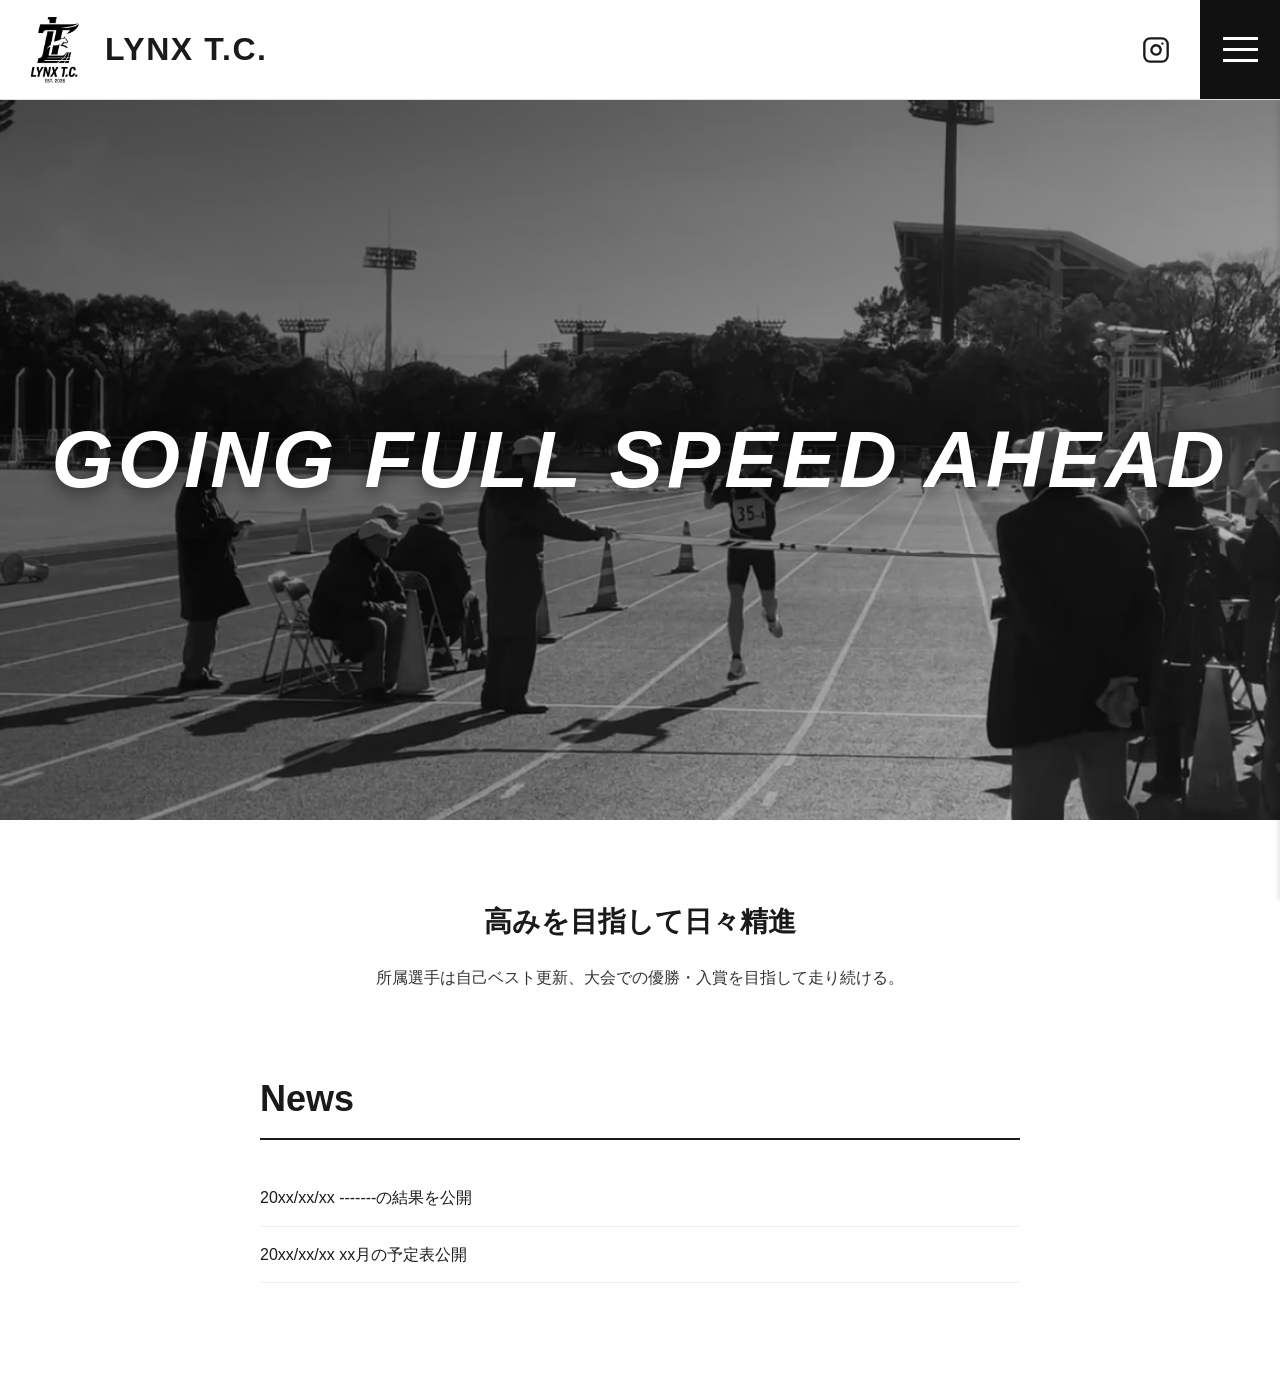
==== commit a991276b: "Add files via upload" ====
--- a/index.html
+++ b/index.html
@@ -47,7 +47,7 @@
 
     <main>
         <div class="hero">
-            <h1>going full speed ahead</h1>
+            <h1>GOING FULL SPEED AHEAD</h1>
         </div>
 
         <div class="vision">
--- a/style.css
+++ b/style.css
@@ -1,7 +1,7 @@
 @charset "UTF-8";
 
 /* =========================================
-   基本設定・リセット（Sugar Elite風：シンプルで力強く）
+   基本リセット
 ========================================= */
 * {
     box-sizing: border-box;
@@ -9,21 +9,15 @@
     padding: 0;
 }
 body {
-    /* Sugar Eliteのように、すっきりとしたモダンなサンセリフ体 */
     font-family: "Helvetica Neue", Arial, "Hiragino Kaku Gothic ProN", "Hiragino Sans", Meiryo, sans-serif;
-    color: #1a1a1a; /* 真っ黒よりわずかに薄くして洗練された印象に */
-    line-height: 1.8; /* 行間を広げて読みやすく、ゆったりと */
-    padding-top: 100px; /* PCヘッダーの高さ */
+    color: #1a1a1a;
+    line-height: 1.6;
+    padding-top: 100px; /* ヘッダーの高さ */
     overflow-x: hidden; /* スマホで横揺れするのを防ぐ */
-    background-color: #fff;
 }
 a {
     text-decoration: none;
     color: inherit;
-    transition: opacity 0.3s; /* リンクにホバーした時のアニメーション */
-}
-a:hover {
-    opacity: 0.7;
 }
 ul {
     list-style: none;
@@ -34,7 +28,7 @@
 }
 
 /* =========================================
-   ヘッダー（Sugar Elite風：白ベースでスッキリと）
+   ヘッダー（白ベース）
 ========================================= */
 .header {
     position: fixed;
@@ -42,124 +36,55 @@
     left: 0;
     width: 100%;
     height: 100px;
-    background-color: rgba(255, 255, 255, 0.95); /* わずかに透過させて背景になじませる */
-    border-bottom: 1px solid #eee; /* 薄い線 */
+    background-color: #fff;
+    border-bottom: 1px solid #e0e0e0;
     display: flex;
     justify-content: space-between;
     align-items: center;
     z-index: 1000;
 }
-.header-left {
-    padding-left: 30px; /* 余白を少し広げた */
-}
-.logo-link {
-    display: flex;
-    align-items: center;
-    gap: 15px;
-}
-.logo-img {
-    height: 70px;
-    width: auto;
-}
-.logo-main {
-    font-size: 32px;
-    font-weight: bold;
-    letter-spacing: 0.05em;
-    color: #000;
-}
-
-.header-right {
-    display: flex;
-    align-items: center;
-    height: 100%;
-}
-.insta-link {
-    margin-right: 30px;
-    color: #000;
-    display: flex;
-    align-items: center;
-}
-
-/* =========================================
-   ハンバーガーメニュー（Sugar Elite風：真っ黒なボタン）
-========================================= */
+.header-left { padding-left: 20px; }
+.logo-link { display: flex; align-items: center; gap: 15px; }
+.logo-img { height: 70px; width: auto; }
+.logo-main { font-size: 32px; font-weight: bold; letter-spacing: 0.05em; }
+
+.header-right { display: flex; align-items: center; height: 100%; }
+.insta-link { margin-right: 30px; color: #1a1a1a; transition: opacity 0.3s; display: flex; align-items: center; }
+.insta-link:hover { opacity: 0.6; }
+
+/* 3本線ボタン（黒背景） */
 .hamburger {
-    width: 100px; /* PCでは少し大きめに */
-    height: 100%;
-    background-color: #000; /* 真っ黒 */
-    border: none;
-    cursor: pointer;
-    display: flex;
-    flex-direction: column;
-    justify-content: center;
-    align-items: center;
-    gap: 8px;
-    padding: 0;
-    z-index: 1001;
-}
-.hamburger span {
-    display: block;
-    width: 40px;
-    height: 2px; /* 少し細くして洗練された印象に */
-    background-color: #fff;
-    transition: all 0.3s;
-}
-
-/* メニューを開いたときの×印 */
-.hamburger.active span:nth-of-type(1) {
-    transform: translateY(10px) rotate(45deg);
-}
-.hamburger.active span:nth-of-type(2) {
-    opacity: 0;
-}
-.hamburger.active span:nth-of-type(3) {
-    transform: translateY(-10px) rotate(-45deg);
-}
-
-/* スライドメニュー（Sugar Elite風：黒ベース） */
+    width: 80px; height: 100%; background-color: #111; border: none; cursor: pointer;
+    display: flex; flex-direction: column; justify-content: center; align-items: center; gap: 8px; padding: 0; z-index: 1001;
+}
+.hamburger span { display: block; width: 35px; height: 3px; background-color: #fff; transition: all 0.3s; }
+.hamburger.active span:nth-of-type(1) { transform: translateY(11px) rotate(45deg); }
+.hamburger.active span:nth-of-type(2) { opacity: 0; }
+.hamburger.active span:nth-of-type(3) { transform: translateY(-11px) rotate(-45deg); }
+
+/* スライドメニュー（グレー背景） */
 .side-menu {
-    position: fixed;
-    top: 0; /* ヘッダーの上から被せる */
-    right: -100%; /* 初期状態は完全に画面外 */
-    width: 100%; /* 画面全体 */
-    height: 100vh;
-    background-color: rgba(0, 0, 0, 0.95); /* 黒背景、わずかに透過 */
-    transition: right 0.5s ease; /* アニメーションを少し遅く、滑らかに */
-    z-index: 999;
-    display: flex;
-    justify-content: center;
-    align-items: center;
-}
-.side-menu.active {
-    right: 0;
-}
-.side-menu ul {
-    text-align: center;
-}
-.side-menu ul li a {
-    display: block;
-    padding: 20px 0;
-    font-size: 24px; /* PCでは大きく */
-    font-weight: bold;
-    color: #fff;
-    letter-spacing: 0.1em;
-    text-transform: uppercase; /* 英字を大文字に（あれば） */
-}
-
-/* =========================================
-   トップ画像（Sugar Elite風：最大の特徴！大きく、力強く）
+    position: fixed; top: 100px; right: -300px; width: 300px; height: calc(100vh - 100px);
+    background-color: #f4f4f4; box-shadow: -2px 0 5px rgba(0,0,0,0.1); transition: right 0.3s ease; z-index: 999; padding: 20px 0;
+}
+.side-menu.active { right: 0; }
+.side-menu ul li a { display: block; padding: 15px 30px; font-size: 16px; font-weight: bold; border-bottom: 1px solid #ddd; transition: background 0.3s; }
+.side-menu ul li a:hover { background-color: #e0e0e0; }
+
+/* =========================================
+   トップ画像（Sugar Elite風：大きく、力強く）
 ========================================= */
 .hero {
-    height: 80vh; /* PCではさらに高く、画面の8割 */
+    height: 80vh; /* PCでは画面の8割 */
     background-image: url('image1.jpeg');
     background-size: cover;
     background-position: center;
     display: flex;
     justify-content: center;
     align-items: center;
-    position: relative;
-}
-/* Sugar Elite風：写真の上に黒い影（オーバーレイ）を重ねて文字を読みやすく、カッコよく */
+    position: relative; /* 影を重ねるため */
+}
+/* 写真の上に黒い影（オーバーレイ）を重ねて文字を際立たせる */
 .hero::after {
     content: '';
     position: absolute;
@@ -169,275 +94,161 @@
 }
 .hero h1 {
     color: #fff;
-    font-size: 5rem; /* PCでは圧倒的に大きく */
+    font-size: 5rem; /* 圧倒的に大きく */
     font-weight: bold; /* 太く */
     font-style: italic; /* 斜体 */
     letter-spacing: 0.05em;
-    text-transform: uppercase;
+    text-transform: uppercase; /* 大文字 */
     z-index: 2; /* 影の上に表示 */
-    text-shadow: 0 5px 15px rgba(0,0,0,0.5); /* 影を自然に */
-}
-
-/* =========================================
-   コンテンツエリア共通（Sugar Elite風：余白を大胆に取る）
-========================================= */
-.vision, .news, .members-page, .results-page {
-    padding: 120px 20px; /* 上下の余白を大幅に拡大 */
-    max-width: 1000px;
-    margin: 0 auto;
-}
-
-/* Sugar Elite風：ページタイトルを駅伝ページのデザイン（左太線）に統一 */
-.page-title {
-    font-size: 36px;
-    color: #000;
-    border-left: 10px solid #000; /* 黒の太線 */
-    padding: 5px 0 5px 20px;
-    margin-bottom: 60px; /* タイトルの下の余白を広く */
-    letter-spacing: 0.05em;
-}
-
-/* ビジョン */
-.vision {
-    text-align: center;
-}
-.vision h2 {
-    font-size: 32px;
+    text-shadow: 0 5px 15px rgba(0,0,0,0.5);
+}
+
+/* =========================================
+   ビジョン・ニュース・試合結果など（基本デザイン）
+========================================= */
+.vision { text-align: center; padding: 80px 20px; }
+.vision h2 { font-size: 28px; margin-bottom: 20px; }
+.vision p { font-size: 16px; color: #333; }
+.news { max-width: 800px; margin: 0 auto; padding: 0 20px 100px; }
+.news h2 { font-size: 36px; border-bottom: 2px solid #1a1a1a; padding-bottom: 10px; margin-bottom: 30px; }
+.news ul li { font-size: 16px; padding: 15px 0; border-bottom: 1px solid #eee; }
+
+/* 試合結果ページ */
+.results-page { padding: 40px 20px 100px; max-width: 1000px; margin: 0 auto; display: flex; gap: 30px; align-items: flex-start; }
+.sidebar { width: 240px; flex-shrink: 0; background-color: #f4f4f4; }
+.sidebar h3 { background-color: #111; color: #fff; padding: 12px 15px; font-size: 16px; margin: 0; }
+.year-list { list-style: none; padding: 0; margin: 0; }
+.year-list li { border-bottom: 1px dotted #aaa; }
+.year-list a { display: block; padding: 12px 15px 12px 30px; color: #333; position: relative; font-size: 14px; }
+.year-list a::before { content: '●'; color: #111; position: absolute; left: 12px; font-size: 10px; top: 50%; transform: translateY(-50%); }
+.results-content { flex-grow: 1; }
+.year-title { background-color: #111; color: #fff; padding: 10px 15px; font-size: 18px; margin: 0 0 25px 0; border: 2px solid #fff; outline: 2px solid #111; }
+.event-section { margin-bottom: 50px; }
+.event-title { background-color: #f0f0f0; border-top: 2px solid #111; border-bottom: 2px solid #111; padding: 8px 10px; font-size: 16px; font-weight: bold; margin-bottom: 15px; }
+.event-details { padding: 0 10px; font-size: 15px; }
+.runner-list { list-style: none; padding: 0; margin: 0; }
+.runner-list li { display: flex; gap: 15px; margin-bottom: 4px; }
+.runner-list .leg { width: 100px; }
+.runner-list .name { width: 80px; }
+.runner-list .time { width: 50px; }
+
+/* =========================================
+   選手紹介ページ (members.html) - Sugar Elite風
+========================================= */
+.members-page { padding: 40px 20px 100px; max-width: 800px; margin: 0 auto; }
+.page-title { font-size: 32px; border-left: 10px solid #000; padding: 5px 0 5px 20px; margin-bottom: 60px; color: #000; letter-spacing: 0.05em; }
+
+.member-card { margin-bottom: 80px; border-bottom: 1px solid #eee; padding-bottom: 40px; }
+.member-header { display: flex; align-items: baseline; gap: 20px; margin-bottom: 20px; }
+.member-name { font-size: 36px; font-weight: bold; color: #000; letter-spacing: 0.05em; }
+.member-role { font-size: 18px; color: #666; font-weight: bold; }
+.member-birth { font-size: 20px; color: #333; font-family: Arial, sans-serif; }
+
+/* 所属校などの真っ黒バッジ */
+.member-history { margin-bottom: 30px; display: flex; flex-wrap: wrap; gap: 8px; }
+.history-badge { background-color: #000; color: #fff; padding: 6px 15px; font-size: 14px; font-weight: bold; border-radius: 0; }
+
+/* 横並びの記録リスト（学生・社会人） */
+.member-records {
+    font-family: Arial, sans-serif;
+    width: 100%;
+    max-width: 500px;
+}
+.record-header {
+    display: flex;
+    border-bottom: 2px solid #000;
+    padding-bottom: 8px;
+    margin-bottom: 10px;
+    font-size: 14px;
+    color: #666;
     font-weight: bold;
-    margin-bottom: 30px;
-    color: #000;
-}
-.vision p {
-    font-size: 18px;
-    color: #333;
-    max-width: 700px;
-    margin: 0 auto;
-    line-height: 2;
-}
-
-/* ニュース */
-.news h2 {
-    font-size: 36px;
-    border-bottom: 3px solid #000; /* 線を太く */
-    padding-bottom: 15px;
-    margin-bottom: 40px;
-    color: #000;
-}
-.news ul li {
-    font-size: 16px;
-    padding: 20px 0; /* 行間を広く */
-    border-bottom: 1px solid #eee;
-}
-
-/* =========================================
-   選手紹介ページ (members.html) 風に
-========================================= */
-.member-card {
-    margin-bottom: 80px; /* 選手ごとの余白を広く */
-    border-bottom: 1px solid #eee; /* 選手ごとの区切り線 */
-    padding-bottom: 40px;
-}
-.member-header {
-    display: flex;
+}
+.record-line {
+    display: flex;
+    border-bottom: 1px solid #f0f0f0;
+    padding: 10px 0;
     align-items: baseline;
-    gap: 20px;
-    margin-bottom: 20px;
-}
-.member-name {
-    font-size: 36px; /* 名前を大きく */
+}
+.col-event {
+    width: 130px; /* ハーフマラソンが改行されない幅 */
+    flex-shrink: 0;
     font-weight: bold;
     color: #000;
-    letter-spacing: 0.05em;
-}
-.member-role {
-    font-size: 18px;
-    color: #666;
-    font-weight: bold;
-}
-.member-birth {
-    font-size: 20px;
-    color: #333;
-    font-family: Arial, sans-serif;
-}
-
-/* 黒いラベル（所属校など）Sugar Elite風：真っ黒で力強く */
-.member-history {
-    margin-bottom: 30px;
-    display: flex;
-    flex-wrap: wrap;
-    gap: 8px;
-}
-.history-badge {
-    background-color: #000; /* 真っ黒 */
-    color: #fff;
-    padding: 6px 15px;
-    font-size: 14px;
-    font-weight: bold;
-    border-radius: 0; /* 四角く */
-}
-
-/* 記録のリスト Sugar Elite風：シンプルで洗練された数字表示 */
-.member-records {
-    font-family: Arial, sans-serif;
-    max-width: 400px; /* 幅を絞ってスッキリと */
-}
-.record-line {
-    font-size: 20px;
-    margin-bottom: 12px;
-    display: flex;
-    justify-content: space-between; /* 種目とタイムを左右に */
-    align-items: center;
-    border-bottom: 1px solid #f0f0f0; /* 薄い下線 */
-    padding-bottom: 8px;
-}
-.record-line .event {
+    white-space: nowrap;
+}
+.col-student, .col-adult {
+    flex: 1; /* 残りの幅を均等に分ける */
+    text-align: center;
+}
+.record-time {
+    font-size: 22px;
     font-weight: bold;
     color: #000;
 }
-.record-line .time {
-    font-weight: bold;
-    color: #000;
-    font-size: 22px; /* タイムを少し大きく */
-}
-
-/* テーブル周り共通 (記録トップ10、駅伝記録) Sugar Elite風：黒と白のコントラスト */
-.table-scroll {
-    width: 100%;
-    overflow-x: auto;
-    margin-bottom: 80px;
-}
-.ekiden-record-table, .top10-table {
-    width: 100%;
-    min-width: 600px;
-    border-collapse: collapse;
-    font-family: Arial, sans-serif;
-}
-.ekiden-record-table th, .top10-table th {
-    background-color: #000; /* 真っ黒背景 */
-    color: #fff; /* 白文字 */
-    padding: 15px 10px;
-    font-weight: bold;
-    letter-spacing: 0.1em;
-    text-transform: uppercase;
-    font-size: 14px;
-}
-.ekiden-record-table td, .top10-table td {
-    padding: 18px 10px; /* 行間を広く */
-    border-bottom: 1px solid #eee;
-    color: #000;
-    font-size: 15px;
-}
-/* テーブルの特定の列を太字に (タイムなど) */
-.col-time, .col-rank, .ekiden-record-table td:first-child {
-    font-weight: bold;
-}
-
-
-/* =========================================
-   ここから下は「スマホ閲覧時」専用のSugar Elite風ルール
-   ★今回のメイン！★
+
+/* =========================================
+   歴代記録・お問い合わせなど
+========================================= */
+.records-portal-page { padding: 40px 20px 100px; max-width: 800px; margin: 0 auto; }
+.portal-buttons { margin-top: 50px; display: flex; flex-direction: column; gap: 30px; }
+.portal-btn { display: block; position: relative; background-color: #111; color: #fff; text-align: center; padding: 50px 20px; font-size: 24px; font-weight: bold; letter-spacing: 0.1em; transition: background-color 0.3s; }
+.portal-btn:hover { background-color: #333; }
+.portal-btn .arrow-box { position: absolute; bottom: 0; right: 0; background-color: #000; color: #fff; padding: 10px 20px; font-size: 16px; clip-path: polygon(20% 0, 100% 0, 100% 100%, 0% 100%); }
+
+.contact-page { padding: 40px 20px 100px; max-width: 800px; margin: 0 auto; }
+.contact-info { margin-top: 30px; line-height: 1.8; }
+.contact-method { background-color: #f9f9f9; border-left: 6px solid #111; padding: 25px; margin-top: 30px; box-shadow: 0 2px 5px rgba(0,0,0,0.05); }
+.contact-method h3 { font-size: 20px; margin-bottom: 15px; color: #111; border-bottom: 1px dotted #ccc; padding-bottom: 5px; }
+.email-address a { font-size: 24px; font-weight: bold; color: #111; text-decoration: underline; word-break: break-all; }
+.btn-black { display: inline-block; background-color: #111; color: #fff; padding: 12px 30px; font-weight: bold; margin-top: 15px; }
+
+/* テーブル共通（スマホでの横スクロール対応） */
+.table-scroll { width: 100%; overflow-x: auto; margin-bottom: 60px; }
+.top10-page, .ekiden-page { padding: 40px 20px 100px; max-width: 1000px; margin: 0 auto; }
+.top10-table, .ekiden-record-table { width: 100%; min-width: 600px; border-collapse: collapse; }
+.top10-table th, .ekiden-record-table th { background-color: #f0f0f0; color: #111; padding: 12px 10px; border-bottom: 2px solid #111; }
+.ekiden-record-table th { background-color: #111; color: #fff; border: 1px solid #444; text-align: center; }
+.top10-table td, .ekiden-record-table td { padding: 12px 10px; border-bottom: 1px solid #ddd; }
+.ekiden-record-table td { border: 1px solid #ddd; text-align: center; }
+
+/* 歴代記録ページのジャンプメニューを非表示にする（念のため） */
+.event-nav { display: none !important; }
+
+/* =========================================
+   スマホ閲覧時専用のルール（レスポンシブ）
 ========================================= */
 @media screen and (max-width: 768px) {
-    body {
-        padding-top: 80px; /* スマホヘッダーの高さ */
-    }
+    body { padding-top: 80px; }
+    .header { height: 80px; }
+    .side-menu { top: 80px; height: calc(100vh - 80px); }
+    .logo-img { height: 50px; }
+    .logo-main { font-size: 22px; }
+    .hamburger { width: 60px; }
+    .hamburger span { width: 25px; }
+
+    /* トップ画像：スマホでも画面の7割にして文字を限界まで大きく */
+    .hero { height: 70vh; }
+    .hero h1 { font-size: 3rem; letter-spacing: 0; padding: 0 10px; text-align: center; }
+
+    /* 試合結果：縦並び */
+    .results-page { flex-direction: column; }
+    .sidebar { width: 100%; margin-bottom: 20px; }
+    .runner-list li { gap: 10px; font-size: 14px; }
+
+    /* 選手紹介 (Sugar Elite風)：スマホ向けに整える */
+    .page-title { font-size: 24px; border-left-width: 8px; margin-bottom: 40px; }
+    .member-card { margin-bottom: 60px; padding-bottom: 30px; }
+    .member-header { flex-wrap: wrap; gap: 5px; margin-bottom: 15px; }
+    .member-name { font-size: 28px; width: 100%; }
+    .member-role { font-size: 16px; }
     
-    /* ヘッダー：スマホでは真っ黒ベースにして力強さを出す */
-    .header {
-        height: 80px;
-        background-color: #000; /* 黒背景 */
-        border-bottom: none;
-        padding: 0 15px;
-    }
-    .header-left {
-        padding-left: 0;
-    }
-    .logo-img {
-        height: 50px;
-    }
-    .logo-main {
-        font-size: 20px;
-        color: #fff; /* 白文字 */
-    }
-    .insta-link {
-        margin-right: 15px;
-        color: #fff; /* 白文字 */
-    }
-    .hamburger {
-        width: 80px;
-    }
-    .hamburger span {
-        width: 30px;
-    }
-
-    /* スライドメニュー：スマホでも全画面 */
-    .side-menu {
-        top: 80px;
-        height: calc(100vh - 80px);
-    }
-    .side-menu ul li a {
-        font-size: 18px; /* スマホでは少し小さく */
-        padding: 15px 0;
-    }
-
-    /* トップ画像：スマホでも大きく、文字をさらに力強く */
-    .hero {
-        height: 70vh; /* スマホでも画面の7割 */
-    }
-    .hero h1 {
-        font-size: 3rem; /* スマホでの限界の大きさ */
-        letter-spacing: 0; /* スマホでは文字間を詰め気味にして力強さを */
-        padding: 0 10px;
-        text-align: center;
-    }
-
-    /* コン텐츠エリア：スマホでも余白を十分に取る */
-    .vision, .news, .members-page, .results-page {
-        padding: 60px 15px; /* 上下の余白 */
-    }
-
-    /* ページタイトル：スマホでも目立たせる */
-    .page-title {
-        font-size: 24px;
-        border-left-width: 8px;
-        margin-bottom: 40px;
-    }
-
-    /* ビジョン・ニュース：スマホ向けのサイズ調整 */
-    .vision h2 { font-size: 24px; }
-    .vision p { font-size: 16px; }
-    .news h2 { font-size: 28px; }
-    
-    /* 選手紹介：スマホでの表示を最適化 */
-    .member-card {
-        margin-bottom: 60px;
-        padding-bottom: 30px;
-    }
-    .member-header {
-        flex-wrap: wrap; /* 名前と生年月日を縦並び可能に */
-        gap: 5px;
-        margin-bottom: 15px;
-    }
-    .member-name {
-        font-size: 28px; /* スマホでも大きく */
-        width: 100%; /* 名前だけで1行使う */
-    }
-    .member-role {
-        font-size: 16px;
-    }
-    .record-line {
-        font-size: 16px;
-    }
-    .record-line .time {
-        font-size: 18px;
-    }
-    
-    /* 試合結果ページ：スマホ対応 (前回と同じ、縦並び) */
-    .results-page {
-        flex-direction: column;
-    }
-    .sidebar {
-        width: 100%;
-        margin-bottom: 30px;
+    /* 横並び記録のスマホ微調整（画面からはみ出さないように） */
+    .record-header { font-size: 12px; }
+    .col-event { width: 100px; font-size: 15px; }
+    .record-time { font-size: 18px; }
+
+    /* 各種ページの余白調整 */
+    .vision, .news, .members-page, .results-page, .records-portal-page, .contact-page, .top10-page, .ekiden-page {
+        padding: 30px 15px;
     }
 }
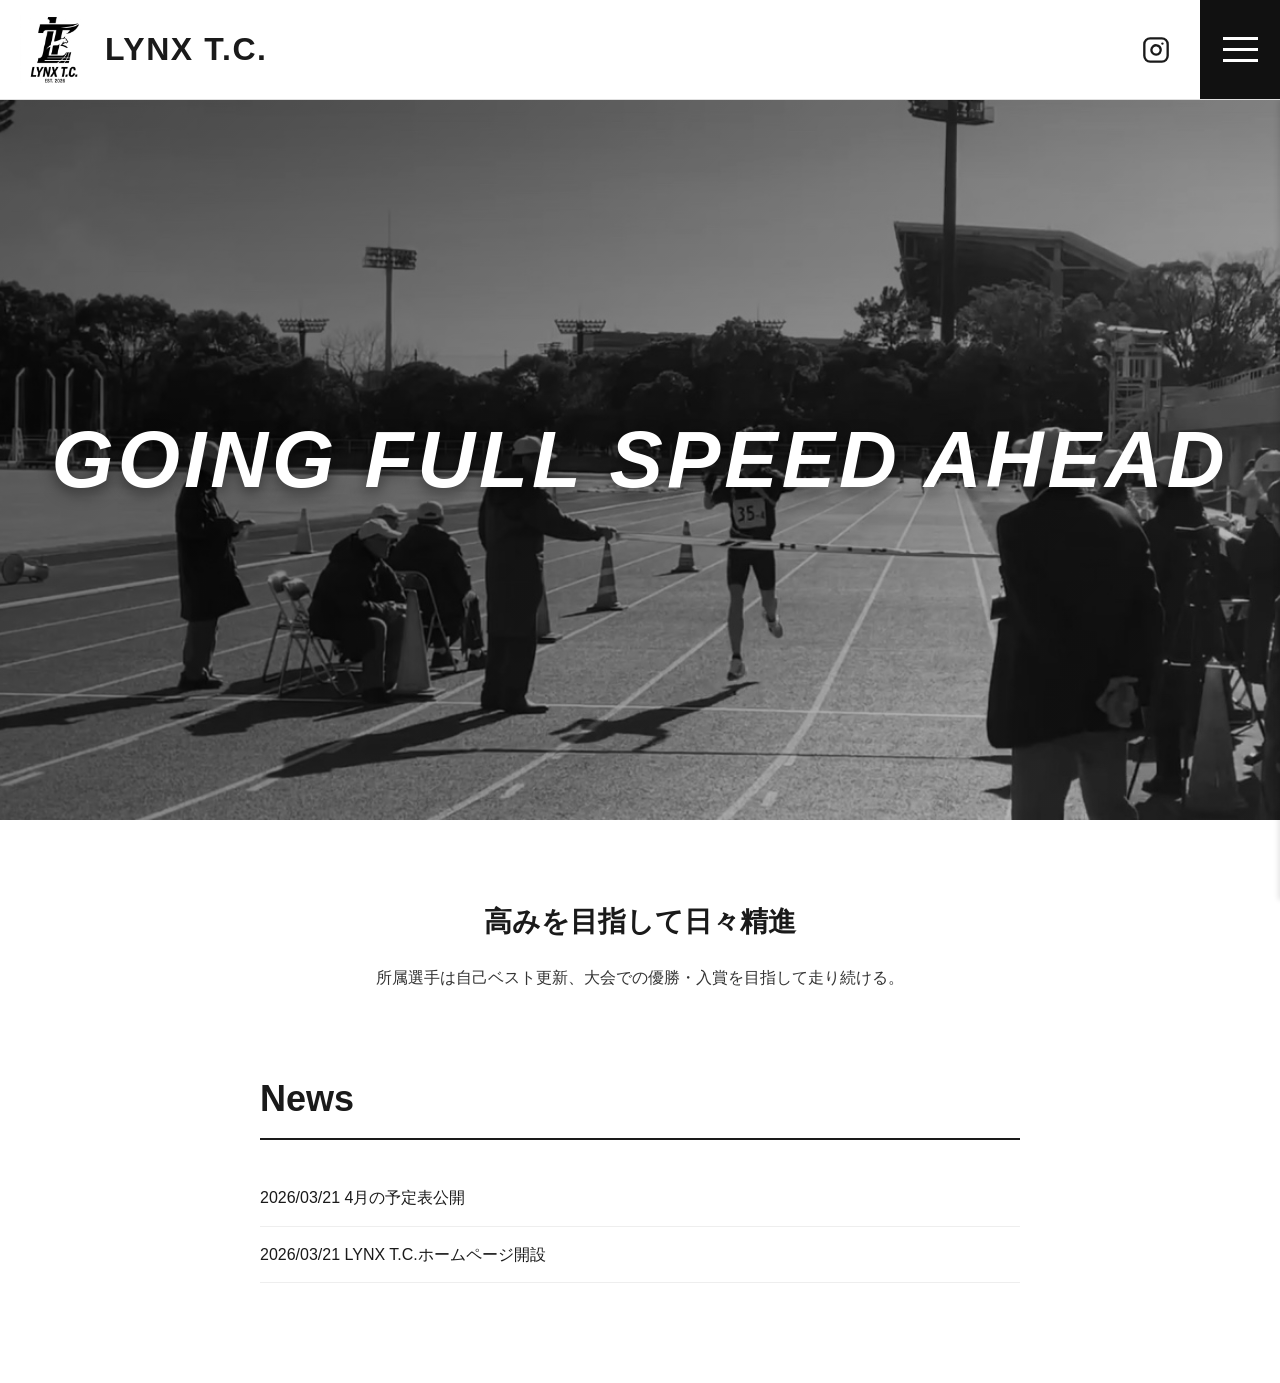
==== commit 9cade610: "Add files via upload" ====
--- a/index.html
+++ b/index.html
@@ -40,7 +40,7 @@
             <li><a href="results.html">試合結果</a></li>
             <li><a href="records.html">LYNX記録</a></li>
             <li><a href="members.html">所属選手</a></li>
-            <li><a href="#schedule">年間予定</a></li>
+            <li><a href="schedule.html">年間予定</a></li>
             <li><a href="contact.html">お問い合わせ</a></li>
         </ul>
     </nav>
@@ -58,8 +58,8 @@
         <div class="news">
             <h2>News</h2>
             <ul>
-                <li>20xx/xx/xx -------の結果を公開</li>
-                <li>20xx/xx/xx xx月の予定表公開</li>
+                <li>2026/03/21 4月の予定表公開</li>
+                <li>2026/03/21 LYNX T.C.ホームページ開設</li>
             </ul>
         </div>
     </main>
--- a/style.css
+++ b/style.css
@@ -251,4 +251,123 @@
     .vision, .news, .members-page, .results-page, .records-portal-page, .contact-page, .top10-page, .ekiden-page {
         padding: 30px 15px;
     }
-}+}
+
+/* =========================================
+   カレンダーページ (schedule.html) - ブロック形式
+========================================= */
+.calendar-page {
+    padding: 60px 20px 100px;
+    max-width: 1000px;
+    margin: 0 auto;
+}
+
+/* 上部の月切り替えナビゲーション */
+.calendar-header {
+    display: flex;
+    justify-content: space-between;
+    align-items: center;
+    margin-bottom: 20px;
+}
+.calendar-title {
+    font-size: 28px;
+    font-weight: bold;
+    color: #111;
+    margin: 0;
+}
+.calendar-nav-btn {
+    border: 1px solid #004098; /* 青枠 */
+    color: #004098;
+    background-color: #fff;
+    padding: 8px 20px;
+    font-size: 14px;
+    font-weight: bold;
+    text-decoration: none;
+    transition: all 0.3s;
+}
+.calendar-nav-btn:hover {
+    background-color: #004098;
+    color: #fff;
+}
+
+/* カレンダーテーブルのベース */
+.calendar-table {
+    width: 100%;
+    min-width: 800px; /* スマホでも7日分が潰れない最低幅 */
+    border-collapse: collapse;
+    table-layout: fixed; /* 各曜日の幅を均等にする */
+}
+
+/* 曜日の見出し部分 */
+.calendar-table th {
+    color: #fff;
+    padding: 10px;
+    text-align: center;
+    font-size: 16px;
+    border: 1px solid #ccc; /* 枠線を分かりやすい薄グレーに */
+}
+/* 平日はグレー、土曜は青、日曜は赤 */
+.calendar-table th { background-color: #666; }
+.calendar-table th.day-sat { background-color: #003366; }
+.calendar-table th.day-sun { background-color: #cc0000; }
+
+/* 日付のマス目（すべて真っ白に変更） */
+.calendar-table td {
+    border: 1px solid #ccc; /* 枠線を薄グレーに */
+    background-color: #fff; /* ★ここを真っ白(#fff)に変更しました */
+    height: 120px; /* マスの高さを固定 */
+    vertical-align: top;
+    padding: 5px;
+}
+.calendar-table td.active-cell,
+.calendar-table td.empty-cell {
+    background-color: #fff; /* 過去の日付や空のマスもすべて白で統一 */
+}
+
+/* 日付の数字 */
+.date-num {
+    display: block;
+    font-weight: bold;
+    font-size: 14px;
+    margin-bottom: 5px;
+    color: #111;
+}
+
+/* イベントのバッジ（色付きブロック） */
+.event-badge {
+    display: block;
+    color: #fff;
+    padding: 4px;
+    font-size: 11px;
+    font-weight: bold;
+    margin-bottom: 2px;
+    line-height: 1.3;
+    text-align: center;
+    word-break: break-all;
+}
+
+/* カレンダーの月切り替え用クラス */
+.calendar-month {
+    display: none; /* 基本はすべて隠す */
+    animation: fadeIn 0.3s ease; /* ふわっと表示させる */
+}
+.calendar-month.active {
+    display: block; /* activeが付いた月だけ表示する */
+}
+@keyframes fadeIn {
+    from { opacity: 0; transform: translateY(5px); }
+    to { opacity: 1; transform: translateY(0); }
+}
+
+/* ボタンとして機能させるための調整 */
+button.calendar-nav-btn {
+    cursor: pointer;
+}
+
+/* 用途に応じた色の設定 */
+.bg-purple { background-color: #6a0dad; } /* 大会など */
+.bg-green  { background-color: #006400; } /* 式典など */
+.bg-blue   { background-color: #004b87; } /* 記録会など */
+
+/* ↓ここを追加（黒背景に白文字）↓ */
+.bg-black  { background-color: #000; color: #fff; }
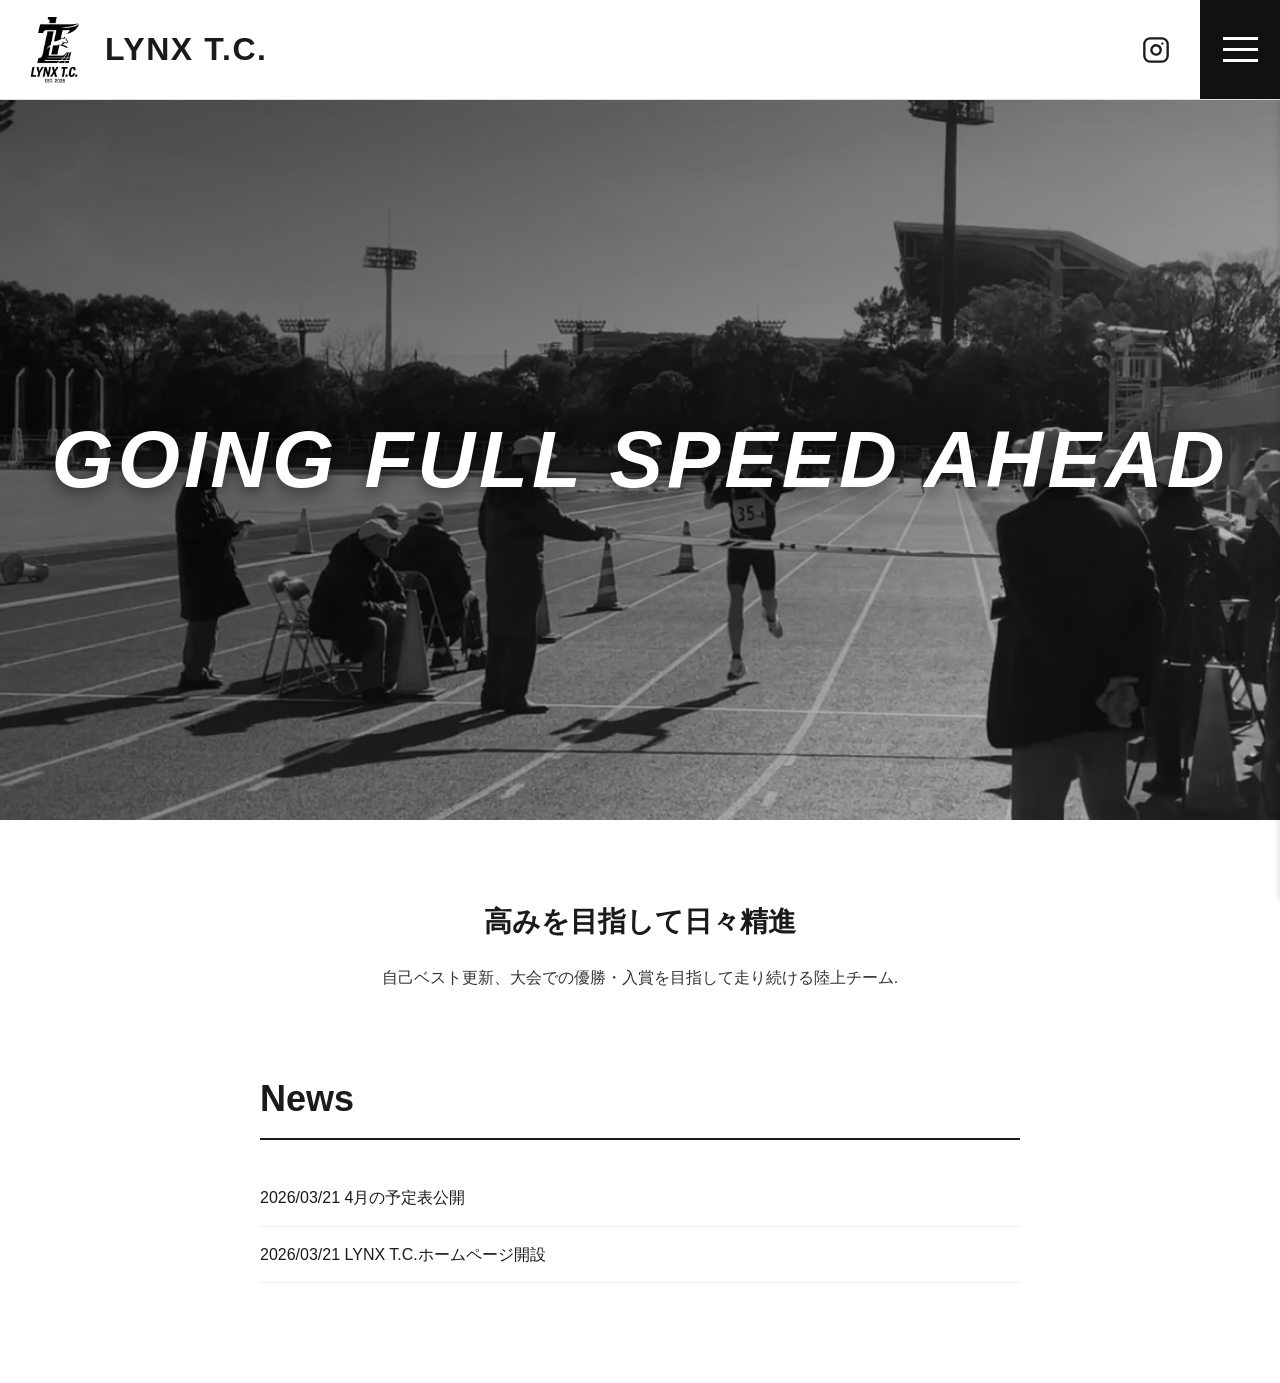
==== commit 0bf8ce02: "Add files via upload" ====
--- a/index.html
+++ b/index.html
@@ -4,6 +4,7 @@
     <meta charset="UTF-8">
     <meta name="viewport" content="width=device-width, initial-scale=1.0">
     <title>LYNX T.C.</title>
+    <meta name="google-site-verification" content="iNAfAy_aCDOi0RoHB7tq3dmzbW8ysDqN0CRvL5f0lRg" />
     <link rel="stylesheet" href="style.css">
 </head>
 <body>
@@ -52,7 +53,7 @@
 
         <div class="vision">
             <h2>高みを目指して日々精進</h2>
-            <p>所属選手は自己ベスト更新、大会での優勝・入賞を目指して走り続ける。</p>
+            <p>自己ベスト更新、大会での優勝・入賞を目指して走り続ける陸上チーム.</p>
         </div>
 
         <div class="news">
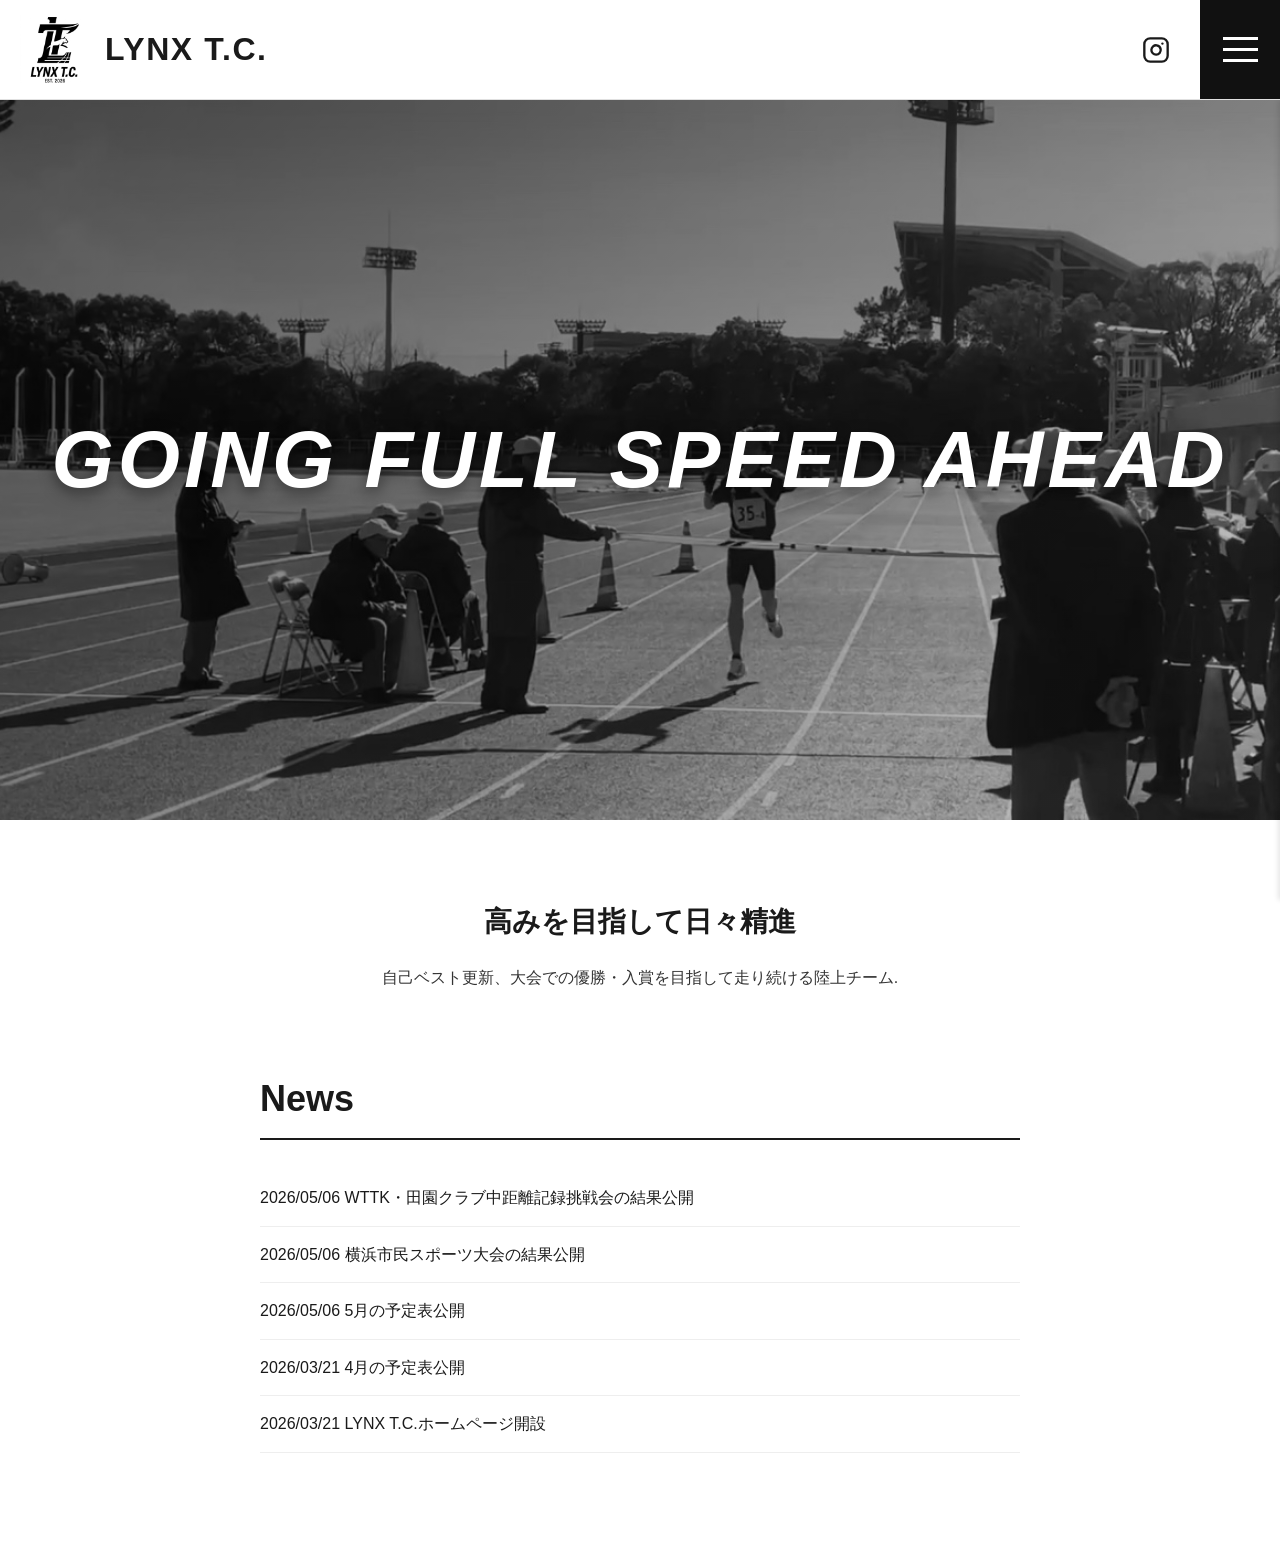
==== commit e0b0c8a3: "Add files via upload" ====
--- a/index.html
+++ b/index.html
@@ -59,8 +59,16 @@
         <div class="news">
             <h2>News</h2>
             <ul>
-                <li>2026/03/21 4月の予定表公開</li>
-                <li>2026/03/21 LYNX T.C.ホームページ開設</li>
+                <!-- 結果公開は結果ページ（results.html）へリンク -->
+                <li><a href="results.html">2026/05/06 WTTK・田園クラブ中距離記録挑戦会の結果公開</a></li>
+                <li><a href="results.html">2026/05/06 横浜市民スポーツ大会の結果公開</a></li>
+                
+                <!-- 予定表公開はスケジュールページ（schedule.html）へリンク -->
+                <li><a href="schedule.html">2026/05/06 5月の予定表公開</a></li>
+                <li><a href="schedule.html">2026/03/21 4月の予定表公開</a></li>
+                
+                <!-- HP開設はトップページ（index.html）へリンク -->
+                <li><a href="index.html">2026/03/21 LYNX T.C.ホームページ開設</a></li>
             </ul>
         </div>
     </main>
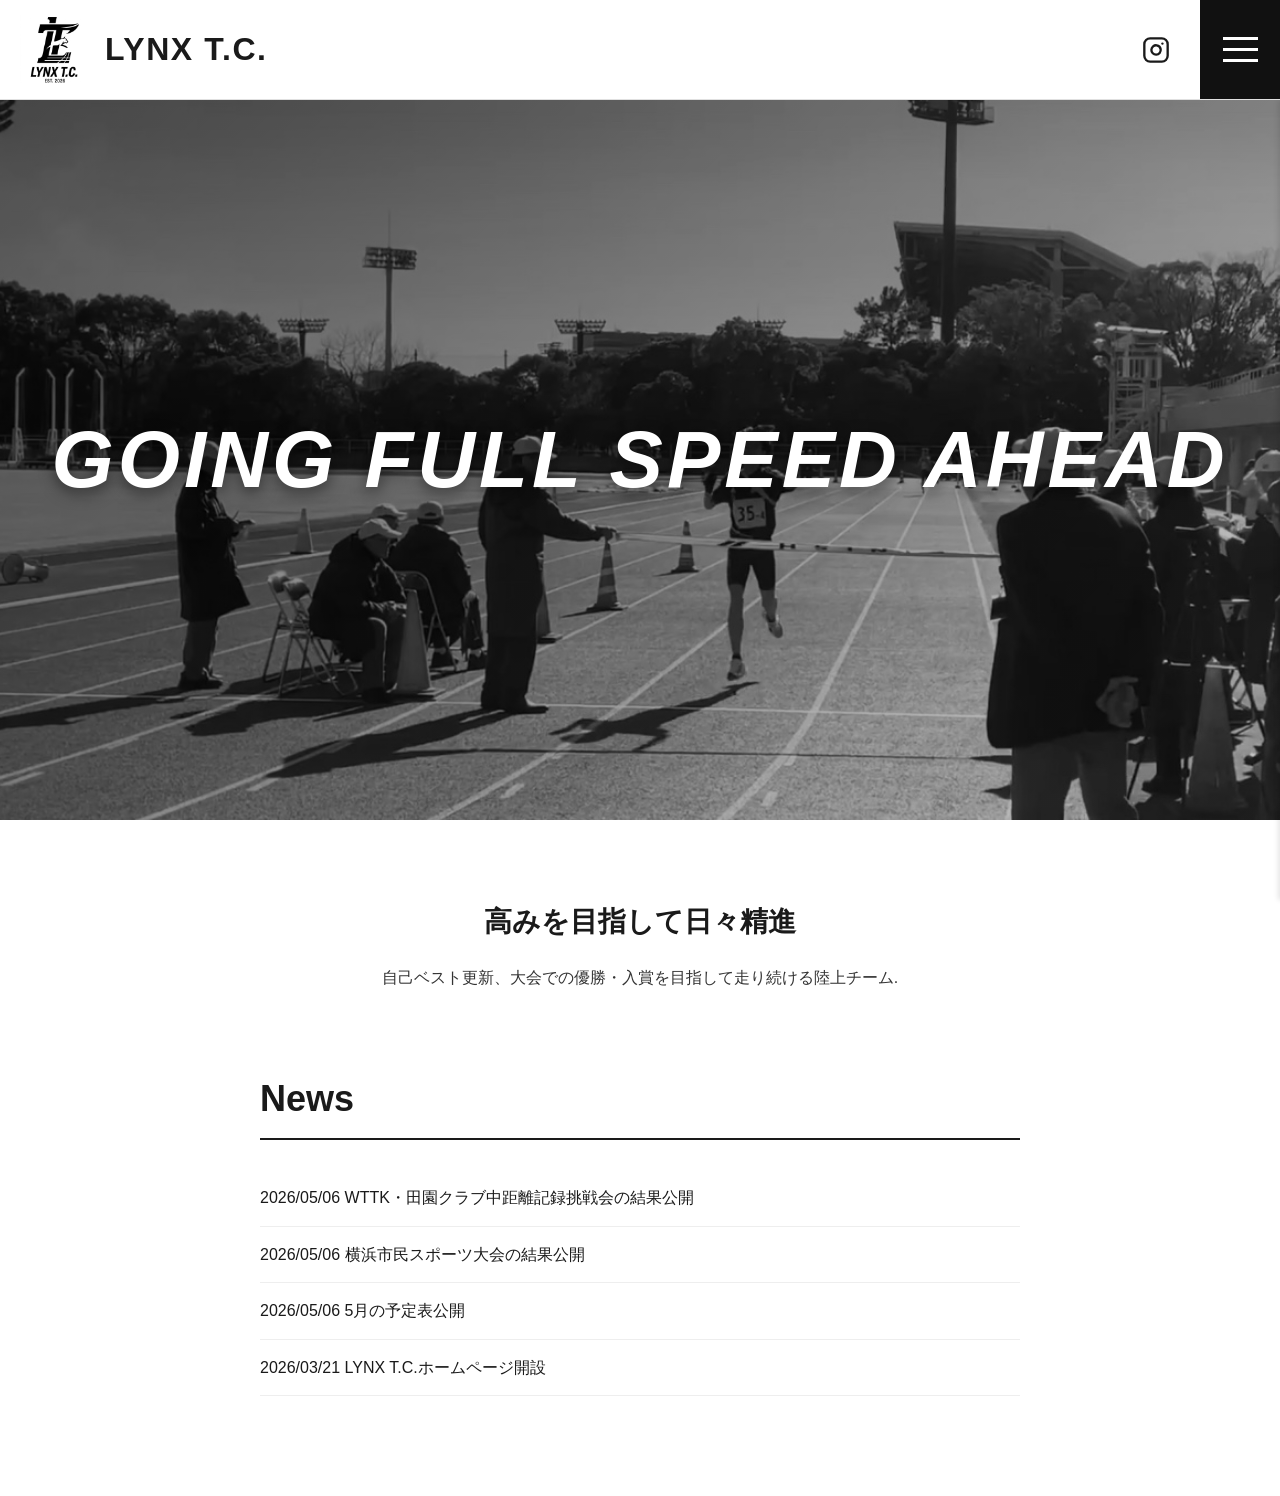
==== commit 6e941a0c: "Add files via upload" ====
--- a/index.html
+++ b/index.html
@@ -65,7 +65,7 @@
                 
                 <!-- 予定表公開はスケジュールページ（schedule.html）へリンク -->
                 <li><a href="schedule.html">2026/05/06 5月の予定表公開</a></li>
-                <li><a href="schedule.html">2026/03/21 4月の予定表公開</a></li>
+                
                 
                 <!-- HP開設はトップページ（index.html）へリンク -->
                 <li><a href="index.html">2026/03/21 LYNX T.C.ホームページ開設</a></li>
